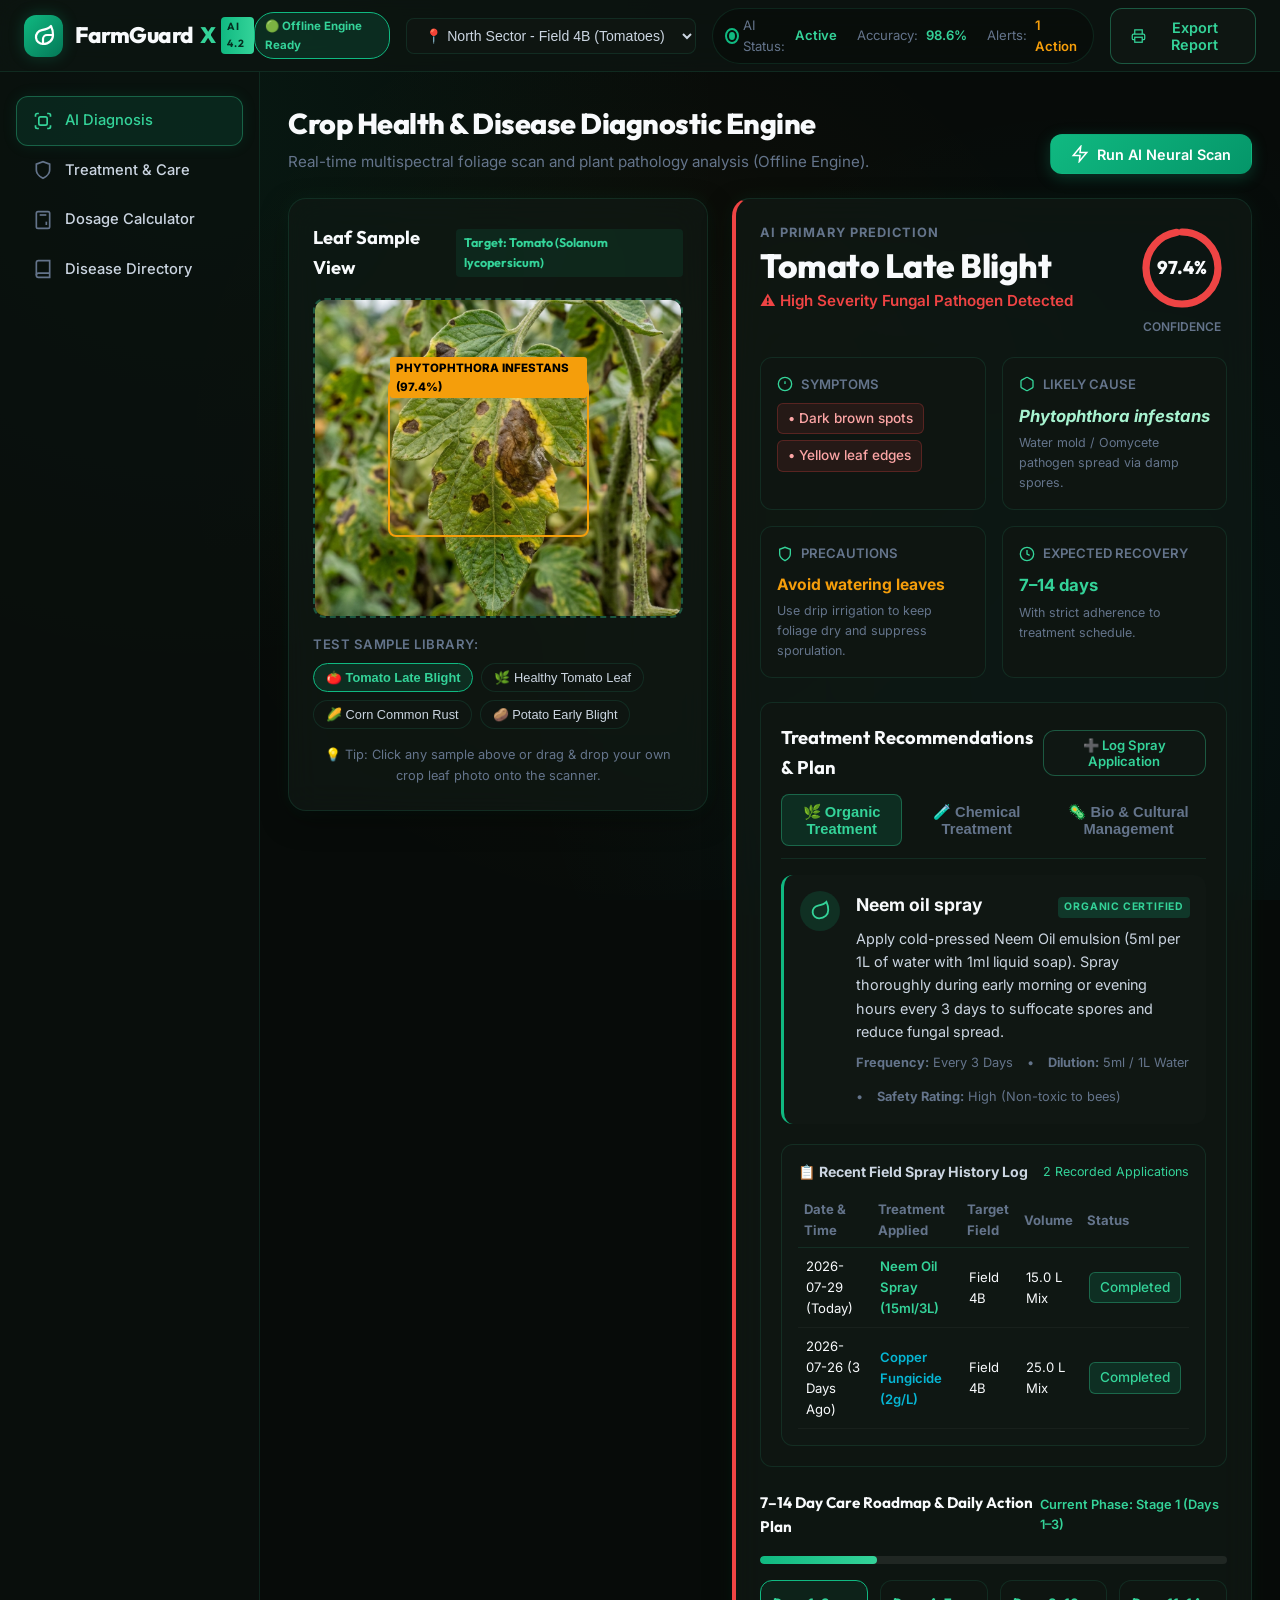
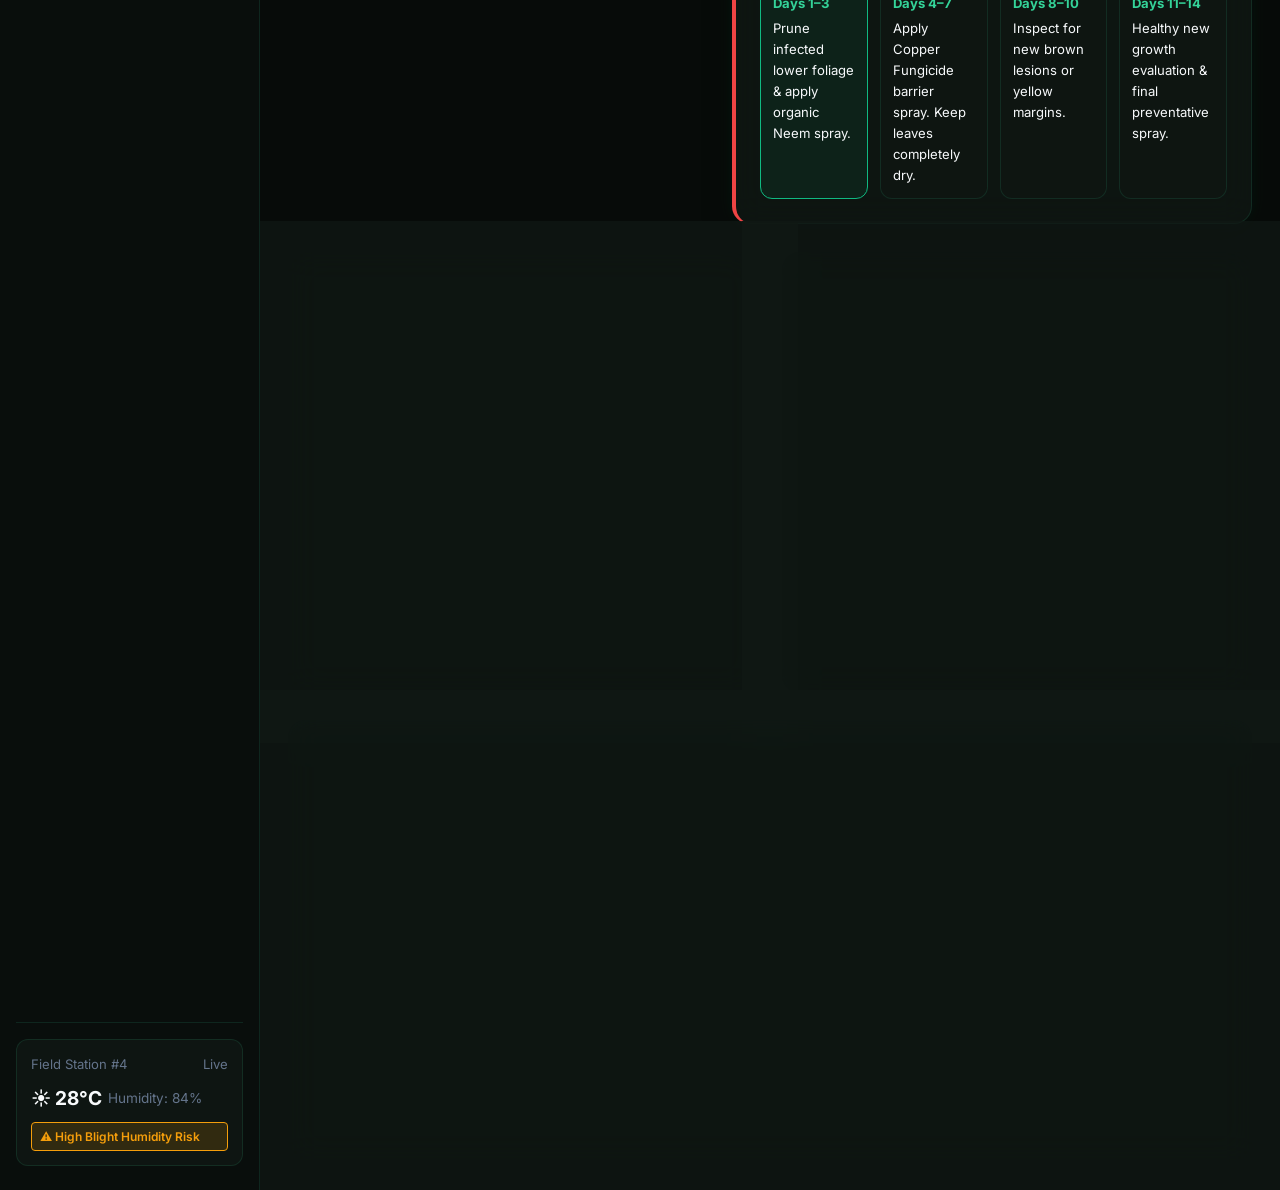
==== index.html @ e09bc2af "Initial commit - FarmGuard X MVP" ====
<!DOCTYPE html>
<html lang="en">
<head>
  <meta charset="UTF-8">
  <meta name="viewport" content="width=device-width, initial-scale=1.0">
  <title>FarmGuard X | AI Plant Disease Diagnosis & Crop Health Platform</title>
  <meta name="description" content="Offline-ready AI plant disease diagnosis, symptom detection, organic & chemical treatment recommendations, and crop recovery monitoring.">
  <link rel="manifest" href="manifest.json">
  <meta name="theme-color" content="#10b981">
  <link rel="stylesheet" href="styles.css">
</head>
<body>

<div class="app-container">

  <!-- Header -->
  <header class="app-header">
    <a href="#" class="brand">
      <div class="brand-logo">
        <svg viewBox="0 0 24 24" fill="none" stroke="currentColor" stroke-width="2.2" stroke-linecap="round" stroke-linejoin="round">
          <path d="M11 20A7 7 0 0 1 9.8 6.1C15.5 5 17 4.4 19 2c1 2 2 4.1 2 9 0 5-4 9-10 9z"></path>
          <path d="M11 20v-5a4 4 0 0 1 4-4h5"></path>
        </svg>
      </div>
      <div class="brand-text">
        FarmGuard <span style="color: var(--emerald-light);">X</span>
        <span class="brand-badge">AI 4.2</span>
      </div>
    </a>

    <div class="header-controls">
      <span class="offline-badge" id="offlineStatusBadge">
        🟢 Offline Ready
      </span>

      <select class="field-selector" id="fieldSelect">
        <option value="field_4b">📍 North Sector - Field 4B (Tomatoes)</option>
        <option value="orchard_east">🍎 East Orchard - Block 12</option>
        <option value="greenhouse_2">🌿 Greenhouse 2 - Solanaceae</option>
      </select>

      <div class="quick-stats">
        <div class="stat-item">
          <span class="pulse-dot"></span>
          <span class="stat-label">AI Status:</span>
          <span class="stat-value">Active</span>
        </div>
        <div class="stat-item">
          <span class="stat-label">Accuracy:</span>
          <span class="stat-value">98.6%</span>
        </div>
        <div class="stat-item">
          <span class="stat-label">Alerts:</span>
          <span class="stat-value" style="color: var(--amber-warning);">1 Action</span>
        </div>
      </div>

      <button class="btn btn-outline" id="printReportBtn" title="Export Diagnostic Certificate">
        <svg width="18" height="18" viewBox="0 0 24 24" fill="none" stroke="currentColor" stroke-width="2">
          <polyline points="6 9 6 2 18 2 18 9"></polyline>
          <path d="M6 18H4a2 2 0 0 1-2-2v-5a2 2 0 0 1 2-2h16a2 2 0 0 1 2 2v5a2 2 0 0 1-2 2h-2"></path>
          <rect x="6" y="14" width="12" height="8"></rect>
        </svg>
        Export Report
      </button>
    </div>
  </header>

  <!-- Sidebar -->
  <aside class="app-sidebar">
    <nav>
      <a href="#scannerCard" class="nav-item active" data-target="scannerCard">
        <svg viewBox="0 0 24 24" fill="none" stroke="currentColor" stroke-width="2">
          <path d="M3 7V5a2 2 0 0 1 2-2h2"></path>
          <path d="M17 3h2a2 2 0 0 1 2 2v2"></path>
          <path d="M21 17v2a2 2 0 0 1-2 2h-2"></path>
          <path d="M7 21H5a2 2 0 0 1-2-2v-2"></path>
          <rect x="7" y="7" width="10" height="10" rx="2"></rect>
        </svg>
        AI Diagnosis
      </a>

      <a href="#treatmentSection" class="nav-item" data-target="treatmentSection">
        <svg viewBox="0 0 24 24" fill="none" stroke="currentColor" stroke-width="2">
          <path d="M12 22s8-4 8-10V5l-8-3-8 3v7c0 6 8 10 8 10z"></path>
        </svg>
        Treatment & Care
      </a>

      <a href="#calculator" class="nav-item" data-target="calculator">
        <svg viewBox="0 0 24 24" fill="none" stroke="currentColor" stroke-width="2">
          <rect x="4" y="2" width="16" height="20" rx="2"></rect>
          <line x1="8" y1="6" x2="16" y2="6"></line>
          <line x1="16" y1="14" x2="16" y2="18"></line>
          <path d="M16 10h.01"></path>
          <path d="M12 10h.01"></path>
          <path d="M8 10h.01"></path>
          <path d="M12 14h.01"></path>
          <path d="M8 14h.01"></path>
          <path d="M12 18h.01"></path>
          <path d="M8 18h.01"></path>
        </svg>
        Dosage Calculator
      </a>

      <a href="#database" class="nav-item" data-target="database">
        <svg viewBox="0 0 24 24" fill="none" stroke="currentColor" stroke-width="2">
          <path d="M4 19.5A2.5 2.5 0 0 1 6.5 17H20"></path>
          <path d="M6.5 2H20v20H6.5A2.5 2.5 0 0 1 4 19.5v-15A2.5 2.5 0 0 1 6.5 2z"></path>
        </svg>
        Disease Directory
      </a>
    </nav>

    <div class="sidebar-footer">
      <div class="weather-widget-mini">
        <div class="weather-header">
          <span>Field Station #4</span>
          <span>Live</span>
        </div>
        <div class="weather-temp">
          ☀️ 28°C <span style="font-size: 0.85rem; font-weight:400; color:var(--text-muted);">Humidity: 84%</span>
        </div>
        <div class="weather-alert-tag">
          ⚠️ High Blight Humidity Risk
        </div>
      </div>
    </div>
  </aside>

  <!-- Main Content -->
  <main class="main-content">
    
    <div class="page-header">
      <div>
        <h1 class="page-title">
          Crop Health & Disease Diagnostic Engine
        </h1>
        <p class="page-subtitle">Real-time multispectral foliage scan and plant pathology analysis (Offline Engine).</p>
      </div>
      <div>
        <button class="btn btn-primary" id="triggerScanBtn">
          <svg width="18" height="18" viewBox="0 0 24 24" fill="none" stroke="currentColor" stroke-width="2">
            <polygon points="13 2 3 14 12 14 11 22 21 10 12 10 13 2"></polygon>
          </svg>
          Run AI Neural Scan
        </button>
      </div>
    </div>

    <!-- Dashboard Main Grid -->
    <div class="dashboard-grid">

      <!-- Scanner Column -->
      <div class="scanner-column">
        <div class="glass-card" id="scannerCard">
          <div class="card-title">
            <span>Leaf Sample View</span>
            <span style="font-size: 0.78rem; color: var(--emerald-light); background: rgba(16,185,129,0.1); padding: 4px 8px; border-radius:4px;">
              Target: Tomato (Solanum lycopersicum)
            </span>
          </div>

          <!-- Scanner Display Area -->
          <div class="scanner-view-container" id="dropZone">
            <img src="assets/tomato_late_blight.jpg" alt="Tomato Late Blight Leaf" class="leaf-preview-img" id="previewImg">
            
            <!-- Animated Scan Line -->
            <div class="scan-laser-line" id="scanLine"></div>
            <div class="scan-grid-overlay" id="gridOverlay"></div>

            <!-- Artificial Intelligence Bounding Box Highlight -->
            <div class="bounding-box" id="boundingBox" style="top: 25%; left: 20%; width: 55%; height: 50%;">
              <span class="bounding-box-label">Phytophthora infestans (97.4%)</span>
            </div>
          </div>

          <!-- Presets Selection -->
          <div class="preset-section">
            <div class="preset-title">Test Sample Library:</div>
            <div class="preset-chips">
              <button class="chip active" data-preset="tomato_late_blight">
                🍅 Tomato Late Blight
              </button>
              <button class="chip" data-preset="healthy_tomato">
                🌿 Healthy Tomato Leaf
              </button>
              <button class="chip" data-preset="corn_rust">
                🌽 Corn Common Rust
              </button>
              <button class="chip" data-preset="potato_early_blight">
                🥔 Potato Early Blight
              </button>
            </div>
          </div>

          <div style="margin-top: 16px; font-size: 0.8rem; color: var(--text-muted); text-align: center;">
            💡 Tip: Click any sample above or drag & drop your own crop leaf photo onto the scanner.
          </div>
        </div>
      </div>

      <!-- Diagnosis Results Column (Matching User Request Exact Schema) -->
      <div class="results-column">
        
        <!-- Primary Prediction Card -->
        <div class="glass-card diagnosis-hero">
          
          <div class="hero-top-bar">
            <div class="prediction-title-group">
              <div style="font-size: 0.8rem; font-weight: 700; color: var(--text-muted); text-transform: uppercase; letter-spacing: 1px; margin-bottom: 4px;">
                AI Primary Prediction
              </div>
              <h2 id="predictionTitle">Tomato Late Blight</h2>
              <div class="prediction-subtitle" id="predictionCategory">
                ⚠️ High Severity Fungal Pathogen Detected
              </div>
            </div>

            <!-- Confidence Gauge -->
            <div class="confidence-gauge-container">
              <div class="gauge-wrapper">
                <svg class="gauge-svg" viewBox="0 0 100 100">
                  <circle class="gauge-bg" cx="50" cy="50" r="40"></circle>
                  <circle class="gauge-progress" id="gaugeCircle" cx="50" cy="50" r="40"></circle>
                </svg>
                <div class="gauge-text" id="confidenceValue">97.4%</div>
              </div>
              <span class="confidence-label">Confidence</span>
            </div>
          </div>

          <!-- Key Metrics Grid -->
          <div class="metrics-row">
            
            <!-- Symptoms -->
            <div class="metric-card">
              <div class="metric-header">
                <svg viewBox="0 0 24 24" fill="none" stroke="currentColor" stroke-width="2">
                  <circle cx="12" cy="12" r="10"></circle>
                  <line x1="12" y1="8" x2="12" y2="12"></line>
                  <line x1="12" y1="16" x2="12.01" y2="16"></line>
                </svg>
                Symptoms
              </div>
              <ul class="symptoms-list" id="symptomsList">
                <li><span class="symptom-tag">• Dark brown spots</span></li>
                <li><span class="symptom-tag">• Yellow leaf edges</span></li>
              </ul>
            </div>

            <!-- Likely Cause -->
            <div class="metric-card">
              <div class="metric-header">
                <svg viewBox="0 0 24 24" fill="none" stroke="currentColor" stroke-width="2">
                  <path d="M21 16V8a2 2 0 0 0-1-1.73l-7-4a2 2 0 0 0-2 0l-7 4A2 2 0 0 0 3 8v8a2 2 0 0 0 1 1.73l7 4a2 2 0 0 0 2 0l7-4A2 2 0 0 0 21 16z"></path>
                </svg>
                Likely Cause
              </div>
              <div class="metric-value" id="likelyCauseText" style="font-style: italic; color: #a7f3d0;">
                Phytophthora infestans
              </div>
              <div style="font-size: 0.78rem; color: var(--text-muted); margin-top: 4px;">
                Water mold / Oomycete pathogen spread via damp spores.
              </div>
            </div>

            <!-- Precautions -->
            <div class="metric-card">
              <div class="metric-header">
                <svg viewBox="0 0 24 24" fill="none" stroke="currentColor" stroke-width="2">
                  <path d="M12 22s8-4 8-10V5l-8-3-8 3v7c0 6 8 10 8 10z"></path>
                </svg>
                Precautions
              </div>
              <div class="metric-value" id="precautionsText" style="color: var(--amber-warning); font-size: 0.98rem;">
                Avoid watering leaves
              </div>
              <div style="font-size: 0.78rem; color: var(--text-muted); margin-top: 4px;">
                Use drip irrigation to keep foliage dry and suppress sporulation.
              </div>
            </div>

            <!-- Expected Recovery -->
            <div class="metric-card">
              <div class="metric-header">
                <svg viewBox="0 0 24 24" fill="none" stroke="currentColor" stroke-width="2">
                  <circle cx="12" cy="12" r="10"></circle>
                  <polyline points="12 6 12 12 16 14"></polyline>
                </svg>
                Expected Recovery
              </div>
              <div class="metric-value" id="expectedRecoveryText" style="color: var(--emerald-light);">
                7–14 days
              </div>
              <div style="font-size: 0.78rem; color: var(--text-muted); margin-top: 4px;">
                With strict adherence to treatment schedule.
              </div>
            </div>

          </div>

          <!-- Treatment Recommendations & Log Module -->
          <div class="treatment-section" id="treatmentSection">
            <div class="card-title" style="margin-bottom: 12px;">
              <span>Treatment Recommendations & Plan</span>
              <button class="btn btn-outline" id="openLogModalBtn" style="padding: 6px 14px; font-size: 0.82rem;">
                ➕ Log Spray Application
              </button>
            </div>

            <div class="treatment-tabs">
              <button class="tab-btn active" data-treatment-tab="organic">
                🌿 Organic Treatment
              </button>
              <button class="tab-btn" data-treatment-tab="chemical">
                🧪 Chemical Treatment
              </button>
              <button class="tab-btn" data-treatment-tab="biological">
                🦠 Bio & Cultural Management
              </button>
            </div>

            <!-- Organic Treatment -->
            <div class="treatment-content active" id="tab-organic">
              <div class="treatment-box">
                <div class="treatment-icon">
                  <svg viewBox="0 0 24 24" fill="none" stroke="currentColor" stroke-width="2">
                    <path d="M11 20A7 7 0 0 1 9.8 6.1C15.5 5 17 4.4 19 2c1 2 2 4.1 2 9 0 5-4 9-10 9z"></path>
                  </svg>
                </div>
                <div style="flex: 1;">
                  <div style="display: flex; justify-content: space-between; align-items: center; margin-bottom: 4px;">
                    <div class="treatment-title" id="organicTitle">Neem oil spray</div>
                    <span class="brand-badge" style="background: rgba(16,185,129,0.2); color: var(--emerald-light);">Organic Certified</span>
                  </div>
                  <div class="treatment-desc" id="organicDesc">
                    Apply cold-pressed Neem Oil emulsion (5ml per 1L of water with 1ml liquid soap). Spray thoroughly during early morning or evening hours every 3 days to suffocate spores and reduce fungal spread.
                  </div>
                  <div style="margin-top: 10px; display:flex; gap:14px; font-size:0.8rem; color:var(--text-muted); flex-wrap:wrap;">
                    <span><strong>Frequency:</strong> Every 3 Days</span>
                    <span>•</span>
                    <span><strong>Dilution:</strong> 5ml / 1L Water</span>
                    <span>•</span>
                    <span><strong>Safety Rating:</strong> High (Non-toxic to bees)</span>
                  </div>
                </div>
              </div>
            </div>

            <!-- Chemical Treatment -->
            <div class="treatment-content" id="tab-chemical">
              <div class="treatment-box" style="border-left-color: var(--cyan-info);">
                <div class="treatment-icon" style="background: rgba(6, 182, 212, 0.15);">
                  <svg viewBox="0 0 24 24" fill="none" stroke="currentColor" stroke-width="2" style="color: var(--cyan-info);">
                    <path d="M10 2v2H6v2h12V4h-4V2z"></path>
                    <path d="M19 9l-1.5 9A3 3 0 0 1 14.5 21h-5a3 3 0 0 1-3-3L5 9h14z"></path>
                  </svg>
                </div>
                <div style="flex: 1;">
                  <div style="display: flex; justify-content: space-between; align-items: center; margin-bottom: 4px;">
                    <div class="treatment-title" id="chemicalTitle">Copper fungicide</div>
                    <span class="brand-badge" style="background: rgba(6, 182, 212, 0.2); color: var(--cyan-info);">Fast Acting</span>
                  </div>
                  <div class="treatment-desc" id="chemicalDesc">
                    Apply Copper Hydroxide or Copper Oxychloride spray (2g per 1L water) every 5–7 days. Copper acts as a protective barrier on leaf tissue preventing germ tube penetration. Observe a 1-day harvest interval after application.
                  </div>
                  <div style="margin-top: 10px; display:flex; gap:14px; font-size:0.8rem; color:var(--text-muted); flex-wrap:wrap;">
                    <span><strong>Frequency:</strong> Every 5–7 Days</span>
                    <span>•</span>
                    <span><strong>Dosage:</strong> 2g / 1L Water</span>
                    <span>•</span>
                    <span><strong>Harvest Delay:</strong> 24 Hours</span>
                  </div>
                </div>
              </div>
            </div>

            <!-- Biological & Cultural Tab -->
            <div class="treatment-content" id="tab-biological">
              <div class="treatment-box" style="border-left-color: var(--purple-magic);">
                <div class="treatment-icon" style="background: rgba(139, 92, 246, 0.15);">
                  <svg viewBox="0 0 24 24" fill="none" stroke="currentColor" stroke-width="2" style="color: var(--purple-magic);">
                    <path d="M12 22C17.5228 22 22 17.5228 22 12C22 6.47715 17.5228 2 12 2C6.47715 2 2 6.47715 2 12C2 17.5228 6.47715 22 12 22Z"></path>
                  </svg>
                </div>
                <div style="flex: 1;">
                  <div style="display: flex; justify-content: space-between; align-items: center; margin-bottom: 4px;">
                    <div class="treatment-title" id="bioTitle">Trichoderma Bio-Control & Canopy Pruning</div>
                    <span class="brand-badge" style="background: rgba(139, 92, 246, 0.2); color: var(--purple-magic);">Eco Restoration</span>
                  </div>
                  <div class="treatment-desc" id="bioDesc">
                    Perform soil root drenching with Trichoderma harzianum bio-fungicide to colonize roots. Prune bottom 30cm of lower leaves with dark brown spots to stop soil-splash spore inoculation.
                  </div>
                  <div style="margin-top: 10px; display:flex; gap:14px; font-size:0.8rem; color:var(--text-muted); flex-wrap:wrap;">
                    <span><strong>Application:</strong> Root Drench & Leaf Pruning</span>
                    <span>•</span>
                    <span><strong>Effect:</strong> Root Shielding</span>
                  </div>
                </div>
              </div>
            </div>

            <!-- Field Spray History Log -->
            <div style="margin-top: 20px; background: var(--bg-card); padding: 16px; border-radius: var(--radius-md); border: 1px solid var(--border-subtle);">
              <div style="display: flex; justify-content: space-between; align-items: center; margin-bottom: 10px;">
                <span style="font-size: 0.88rem; font-weight: 700; color: var(--text-secondary);">📋 Recent Field Spray History Log</span>
                <span style="font-size: 0.78rem; color: var(--emerald-light);" id="logEntryCount">2 Recorded Applications</span>
              </div>
              <table style="width: 100%; border-collapse: collapse; font-size: 0.82rem;">
                <thead>
                  <tr style="border-bottom: 1px solid var(--border-subtle); color: var(--text-muted); text-align: left;">
                    <th style="padding: 6px;">Date & Time</th>
                    <th style="padding: 6px;">Treatment Applied</th>
                    <th style="padding: 6px;">Target Field</th>
                    <th style="padding: 6px;">Volume</th>
                    <th style="padding: 6px;">Status</th>
                  </tr>
                </thead>
                <tbody id="sprayLogTableBody">
                  <tr style="border-bottom: 1px solid rgba(255,255,255,0.04);">
                    <td style="padding: 8px;">2026-07-29 (Today)</td>
                    <td style="padding: 8px; color: var(--emerald-light); font-weight:600;">Neem Oil Spray (15ml/3L)</td>
                    <td style="padding: 8px;">Field 4B</td>
                    <td style="padding: 8px;">15.0 L Mix</td>
                    <td style="padding: 8px;"><span class="symptom-tag" style="background:rgba(16,185,129,0.15); color:var(--emerald-light); border-color:var(--border-accent);">Completed</span></td>
                  </tr>
                  <tr style="border-bottom: 1px solid rgba(255,255,255,0.04);">
                    <td style="padding: 8px;">2026-07-26 (3 Days Ago)</td>
                    <td style="padding: 8px; color: var(--cyan-info); font-weight:600;">Copper Fungicide (2g/L)</td>
                    <td style="padding: 8px;">Field 4B</td>
                    <td style="padding: 8px;">25.0 L Mix</td>
                    <td style="padding: 8px;"><span class="symptom-tag" style="background:rgba(16,185,129,0.15); color:var(--emerald-light); border-color:var(--border-accent);">Completed</span></td>
                  </tr>
                </tbody>
              </table>
            </div>

          </div>

          <!-- 7-14 Day Recovery Roadmap & Progress Tracker -->
          <div class="recovery-tracker-card" id="recoveryTracker">
            <div style="display: flex; justify-content: space-between; align-items: center;">
              <span style="font-weight: 700; font-size: 0.95rem; font-family: var(--font-heading);">
                7–14 Day Care Roadmap & Daily Action Plan
              </span>
              <span style="font-size: 0.8rem; color: var(--emerald-light); font-weight: 600;">
                Current Phase: Stage 1 (Days 1–3)
              </span>
            </div>

            <div class="timeline-progress-bar">
              <div class="timeline-progress-fill" style="width: 25%;"></div>
            </div>

            <div class="timeline-steps">
              <div class="step-card active">
                <div class="step-day">Days 1–3</div>
                <div>Prune infected lower foliage & apply organic Neem spray.</div>
              </div>
              <div class="step-card">
                <div class="step-day">Days 4–7</div>
                <div>Apply Copper Fungicide barrier spray. Keep leaves completely dry.</div>
              </div>
              <div class="step-card">
                <div class="step-day">Days 8–10</div>
                <div>Inspect for new brown lesions or yellow margins.</div>
              </div>
              <div class="step-card">
                <div class="step-day">Days 11–14</div>
                <div>Healthy new growth evaluation & final preventative spray.</div>
              </div>
            </div>
          </div>

        </div>

      </div>

    </div>

    <!-- Treatment Action Checklist & Spray Calculator Section -->
    <div style="display: grid; grid-template-columns: 1fr 1fr; gap: 24px; margin-top: 28px;" id="careChecklist">
      
      <!-- Interactive Checklist -->
      <div class="glass-card">
        <div class="card-title">
          <span>Field Action Checklist</span>
          <span style="font-size: 0.8rem; color: var(--text-muted);" id="checklistCount">2/5 Done</span>
        </div>

        <div style="display: flex; flex-direction: column; gap: 12px; margin-top: 12px;">
          <label style="display: flex; align-items: center; gap: 12px; background: var(--bg-surface); padding: 12px; border-radius: var(--radius-md); cursor: pointer;">
            <input type="checkbox" checked style="width: 18px; height: 18px; accent-color: var(--emerald-primary);" class="task-check">
            <span style="font-size: 0.9rem;">Immediately isolate affected tomato plants in Field 4B</span>
          </label>
          <label style="display: flex; align-items: center; gap: 12px; background: var(--bg-surface); padding: 12px; border-radius: var(--radius-md); cursor: pointer;">
            <input type="checkbox" checked style="width: 18px; height: 18px; accent-color: var(--emerald-primary);" class="task-check">
            <span style="font-size: 0.9rem;">Prune leaves showing dark brown spots & yellow edges</span>
          </label>
          <label style="display: flex; align-items: center; gap: 12px; background: var(--bg-surface); padding: 12px; border-radius: var(--radius-md); cursor: pointer;">
            <input type="checkbox" style="width: 18px; height: 18px; accent-color: var(--emerald-primary);" class="task-check">
            <span style="font-size: 0.9rem;">Switch overhead sprinklers to drip irrigation system</span>
          </label>
          <label style="display: flex; align-items: center; gap: 12px; background: var(--bg-surface); padding: 12px; border-radius: var(--radius-md); cursor: pointer;">
            <input type="checkbox" style="width: 18px; height: 18px; accent-color: var(--emerald-primary);" class="task-check">
            <span style="font-size: 0.9rem;">Prepare Neem Oil organic spray solution (15ml / 3L)</span>
          </label>
          <label style="display: flex; align-items: center; gap: 12px; background: var(--bg-surface); padding: 12px; border-radius: var(--radius-md); cursor: pointer;">
            <input type="checkbox" style="width: 18px; height: 18px; accent-color: var(--emerald-primary);" class="task-check">
            <span style="font-size: 0.9rem;">Apply Copper Fungicide barrier spray if weather stays humid</span>
          </label>
        </div>
      </div>

      <!-- Spray & Dosage Calculator -->
      <div class="glass-card" id="calculator">
        <div class="card-title">
          <span>Chemical & Treatment Dosage Calculator</span>
          <span style="font-size: 0.8rem; color: var(--emerald-light);">Precision Ag Tool</span>
        </div>

        <div class="calculator-grid">
          <div class="calc-input-group">
            <label for="landArea">Field Area Size</label>
            <input type="number" id="landArea" value="2.5" step="0.5" min="0.1">
          </div>

          <div class="calc-input-group">
            <label for="areaUnit">Unit</label>
            <select id="areaUnit">
              <option value="acres">Acres</option>
              <option value="hectares">Hectares</option>
              <option value="sqm">Square Meters</option>
            </select>
          </div>

          <div class="calc-input-group">
            <label for="treatmentType">Selected Treatment</label>
            <select id="treatmentType">
              <option value="neem">Neem Oil Spray (Organic)</option>
              <option value="copper">Copper Fungicide (Chemical)</option>
            </select>
          </div>

          <div class="calc-result-box">
            <div style="font-size: 0.78rem; color: var(--text-muted); font-weight: 600; text-transform: uppercase;">
              Required Volume
            </div>
            <div class="calc-result-number" id="calcOutput">1.50 Liters</div>
            <div style="font-size: 0.82rem; color: var(--text-secondary);" id="waterMixOutput">
              Mix with 300 Liters of water
            </div>
          </div>
        </div>
      </div>

    </div>

    <!-- Disease Database / Directory Table -->
    <div class="glass-card" style="margin-top: 28px;" id="database">
      <div class="card-title">
        <span>Plant Disease & Pathology Library</span>
        <input type="text" id="searchDatabase" placeholder="Search by crop, disease, or pathogen..." style="background: var(--bg-surface); border: 1px solid var(--border-subtle); padding: 6px 12px; border-radius: 6px; color: #fff; font-size: 0.85rem; width: 260px;">
      </div>

      <table style="width: 100%; border-collapse: collapse; margin-top: 12px; font-size: 0.9rem;">
        <thead>
          <tr style="border-bottom: 1px solid var(--border-subtle); text-align: left; color: var(--text-muted); font-size: 0.8rem; text-transform: uppercase;">
            <th style="padding: 10px;">Crop</th>
            <th style="padding: 10px;">Disease Name</th>
            <th style="padding: 10px;">Pathogen / Cause</th>
            <th style="padding: 10px;">Key Symptoms</th>
            <th style="padding: 10px;">Organic Solution</th>
            <th style="padding: 10px;">Chemical Solution</th>
          </tr>
        </thead>
        <tbody id="directoryTableBody">
          <tr style="border-bottom: 1px solid rgba(255,255,255,0.05); background: rgba(16,185,129,0.05);">
            <td style="padding: 12px; font-weight: 600; color: #fff;">🍅 Tomato</td>
            <td style="padding: 12px; font-weight: 700; color: var(--rose-danger);">Tomato Late Blight</td>
            <td style="padding: 12px; font-style: italic;">Phytophthora infestans</td>
            <td style="padding: 12px;">Dark brown spots, Yellow leaf edges</td>
            <td style="padding: 12px; color: var(--emerald-light);">Neem oil spray</td>
            <td style="padding: 12px; color: var(--cyan-info);">Copper fungicide</td>
          </tr>
          <tr style="border-bottom: 1px solid rgba(255,255,255,0.05);">
            <td style="padding: 12px; font-weight: 600; color: #fff;">🥔 Potato</td>
            <td style="padding: 12px; font-weight: 700; color: var(--amber-warning);">Potato Early Blight</td>
            <td style="padding: 12px; font-style: italic;">Alternaria solani</td>
            <td style="padding: 12px;">Concentric ring spots, lower leaf yellowing</td>
            <td style="padding: 12px;">Compost tea spray</td>
            <td style="padding: 12px;">Mancozeb 75% WP</td>
          </tr>
          <tr style="border-bottom: 1px solid rgba(255,255,255,0.05);">
            <td style="padding: 12px; font-weight: 600; color: #fff;">🌽 Corn</td>
            <td style="padding: 12px; font-weight: 700; color: var(--amber-warning);">Corn Common Rust</td>
            <td style="padding: 12px; font-style: italic;">Puccinia sorghi</td>
            <td style="padding: 12px;">Reddish-brown pustules on leaves</td>
            <td style="padding: 12px;">Sulfur dust</td>
            <td style="padding: 12px;">Azoxystrobin</td>
          </tr>
          <tr style="border-bottom: 1px solid rgba(255,255,255,0.05);">
            <td style="padding: 12px; font-weight: 600; color: #fff;">🍎 Apple</td>
            <td style="padding: 12px; font-weight: 700; color: var(--amber-warning);">Apple Scab</td>
            <td style="padding: 12px; font-style: italic;">Venturia inaequalis</td>
            <td style="padding: 12px;">Olive-green velvet leaf lesions</td>
            <td style="padding: 12px;">Potassium bicarbonate</td>
            <td style="padding: 12px;">Captan fungicide</td>
          </tr>
        </tbody>
      </table>
    </div>

  </main>

</div>

<!-- Spray Log Modal -->
<div id="logModal" style="display: none; position: fixed; inset: 0; background: rgba(0,0,0,0.75); backdrop-filter: blur(8px); z-index: 1000; align-items: center; justify-content: center;">
  <div class="glass-card" style="width: 480px; max-width: 90%; background: var(--bg-card-solid); border: 1px solid var(--border-glow);">
    <div class="card-title">
      <span>Log Field Spray Application</span>
      <button id="closeLogModalBtn" style="background: none; border: none; color: var(--text-muted); cursor: pointer; font-size: 1.2rem;">✕</button>
    </div>
    <form id="sprayLogForm" style="display: flex; flex-direction: column; gap: 14px; margin-top: 14px;">
      <div class="calc-input-group">
        <label for="logTreatmentProduct">Treatment Product</label>
        <select id="logTreatmentProduct">
          <option value="Neem Oil Spray (Organic)">Neem Oil Spray (Organic)</option>
          <option value="Copper Fungicide (Chemical)">Copper Fungicide (Chemical)</option>
          <option value="Trichoderma Bio-Control">Trichoderma Bio-Control</option>
          <option value="Sulfur Dusting">Sulfur Dusting</option>
        </select>
      </div>
      <div class="calc-input-group">
        <label for="logFieldBlock">Target Field Block</label>
        <input type="text" id="logFieldBlock" value="North Sector - Field 4B" required>
      </div>
      <div class="calc-input-group">
        <label for="logVolume">Volume / Quantity Applied</label>
        <input type="text" id="logVolume" value="20.0 Liters Mix" required>
      </div>
      <div style="display: flex; justify-content: flex-end; gap: 10px; margin-top: 10px;">
        <button type="button" class="btn btn-outline" id="cancelLogBtn">Cancel</button>
        <button type="submit" class="btn btn-primary">Save to Log</button>
      </div>
    </form>
  </div>
</div>

<!-- Toast Container -->
<div class="toast-container" id="toastContainer"></div>

<!-- JavaScript Core -->
<script src="app.js"></script>

</body>
</html>
---- styles.css ----
/* FarmGuard X - Modern Agritech Design System */
@import url('https://fonts.googleapis.com/css2?family=Inter:wght@300;400;500;600;700&family=Outfit:wght@400;500;600;700;800&display=swap');

:root {
  --bg-main: #070b09;
  --bg-surface: #0e1511;
  --bg-card: rgba(16, 25, 20, 0.75);
  --bg-card-solid: #121c17;
  --bg-card-hover: rgba(24, 38, 30, 0.85);
  --border-subtle: rgba(52, 211, 153, 0.12);
  --border-accent: rgba(52, 211, 153, 0.35);
  --border-glow: rgba(16, 185, 129, 0.6);
  
  --emerald-primary: #10b981;
  --emerald-light: #34d399;
  --emerald-dark: #059669;
  --emerald-glow: rgba(16, 185, 129, 0.25);
  
  --amber-warning: #f59e0b;
  --amber-glow: rgba(245, 158, 11, 0.25);
  
  --rose-danger: #ef4444;
  --rose-glow: rgba(239, 68, 68, 0.25);
  
  --cyan-info: #06b6d4;
  --purple-magic: #8b5cf6;

  --text-primary: #f8fafc;
  --text-secondary: #cbd5e1;
  --text-muted: #64748b;
  
  --font-heading: 'Outfit', system-ui, -apple-system, BlinkMacSystemFont, 'Segoe UI', Roboto, sans-serif;
  --font-body: 'Inter', system-ui, -apple-system, BlinkMacSystemFont, 'Segoe UI', Roboto, sans-serif;
  
  --shadow-lg: 0 10px 30px -5px rgba(0, 0, 0, 0.5), 0 0 20px rgba(16, 185, 129, 0.08);
  --glass-backdrop: blur(16px) saturate(180%);
  --radius-lg: 18px;
  --radius-md: 12px;
  --radius-sm: 8px;
  --transition-fast: all 0.2s cubic-bezier(0.4, 0, 0.2, 1);
  --transition-smooth: all 0.3s cubic-bezier(0.4, 0, 0.2, 1);
}

* {
  box-sizing: border-box;
  margin: 0;
  padding: 0;
}

body {
  font-family: var(--font-body);
  background-color: var(--bg-main);
  background-image: 
    radial-gradient(circle at 15% 15%, rgba(16, 185, 129, 0.08) 0%, transparent 40%),
    radial-gradient(circle at 85% 75%, rgba(6, 182, 212, 0.06) 0%, transparent 45%),
    radial-gradient(circle at 50% 50%, rgba(245, 158, 11, 0.04) 0%, transparent 60%);
  background-attachment: fixed;
  color: var(--text-primary);
  line-height: 1.6;
  min-height: 100vh;
  overflow-x: hidden;
}

/* Custom Scrollbar */
::-webkit-scrollbar {
  width: 8px;
  height: 8px;
}
::-webkit-scrollbar-track {
  background: var(--bg-main);
}
::-webkit-scrollbar-thumb {
  background: rgba(52, 211, 153, 0.2);
  border-radius: 4px;
}
::-webkit-scrollbar-thumb:hover {
  background: var(--emerald-primary);
}

/* Layout Structure */
.app-container {
  display: grid;
  grid-template-rows: 72px 1fr;
  grid-template-columns: 260px 1fr;
  grid-template-areas:
    "header header"
    "sidebar main";
  min-height: 100vh;
}

/* Header */
.app-header {
  grid-area: header;
  background: rgba(14, 21, 17, 0.85);
  backdrop-filter: var(--glass-backdrop);
  border-bottom: 1px solid var(--border-subtle);
  display: flex;
  align-items: center;
  justify-content: space-between;
  padding: 0 24px;
  position: sticky;
  top: 0;
  z-index: 100;
}

.brand {
  display: flex;
  align-items: center;
  gap: 12px;
  text-decoration: none;
}

.brand-logo {
  width: 42px;
  height: 42px;
  background: linear-gradient(135deg, var(--emerald-primary), #047857);
  border-radius: var(--radius-md);
  display: flex;
  align-items: center;
  justify-content: center;
  box-shadow: 0 0 15px var(--emerald-glow);
  position: relative;
}

.brand-logo svg {
  width: 24px;
  height: 24px;
  color: white;
}

.brand-text {
  font-family: var(--font-heading);
  font-weight: 800;
  font-size: 1.4rem;
  letter-spacing: -0.5px;
  color: var(--text-primary);
  display: flex;
  align-items: center;
  gap: 6px;
}

.brand-badge {
  font-size: 0.65rem;
  font-weight: 700;
  background: linear-gradient(90deg, var(--emerald-primary), var(--emerald-light));
  color: #042f20;
  padding: 2px 6px;
  border-radius: 4px;
  text-transform: uppercase;
  letter-spacing: 0.8px;
}

.offline-badge {
  font-size: 0.72rem;
  font-weight: 700;
  background: rgba(16, 185, 129, 0.15);
  border: 1px solid var(--emerald-primary);
  color: var(--emerald-light);
  padding: 4px 10px;
  border-radius: 20px;
  display: inline-flex;
  align-items: center;
  gap: 6px;
}

.offline-badge.is-offline {
  background: rgba(245, 158, 11, 0.15);
  border-color: var(--amber-warning);
  color: var(--amber-warning);
}

.header-controls {
  display: flex;
  align-items: center;
  gap: 16px;
}

.field-selector {
  background: var(--bg-surface);
  border: 1px solid var(--border-subtle);
  color: var(--text-secondary);
  padding: 8px 14px;
  border-radius: var(--radius-sm);
  font-size: 0.88rem;
  outline: none;
  cursor: pointer;
  transition: var(--transition-fast);
}

.field-selector:hover, .field-selector:focus {
  border-color: var(--emerald-light);
  box-shadow: 0 0 10px var(--emerald-glow);
}

.quick-stats {
  display: flex;
  align-items: center;
  gap: 20px;
  background: rgba(0,0,0,0.25);
  padding: 6px 16px;
  border-radius: 30px;
  border: 1px solid var(--border-subtle);
  font-size: 0.82rem;
}

.stat-item {
  display: flex;
  align-items: center;
  gap: 8px;
}

.stat-label {
  color: var(--text-muted);
}

.stat-value {
  font-weight: 600;
  color: var(--emerald-light);
}

.pulse-dot {
  width: 8px;
  height: 8px;
  background-color: var(--emerald-primary);
  border-radius: 50%;
  position: relative;
}

.pulse-dot::after {
  content: '';
  position: absolute;
  top: -4px;
  left: -4px;
  right: -4px;
  bottom: -4px;
  border: 2px solid var(--emerald-primary);
  border-radius: 50%;
  animation: pulseRing 1.8s infinite;
}

@keyframes pulseRing {
  0% { transform: scale(0.5); opacity: 1; }
  100% { transform: scale(1.6); opacity: 0; }
}

/* Sidebar */
.app-sidebar {
  grid-area: sidebar;
  background: rgba(11, 17, 13, 0.7);
  border-right: 1px solid var(--border-subtle);
  padding: 24px 16px;
  display: flex;
  flex-direction: column;
  gap: 8px;
}

.nav-item {
  display: flex;
  align-items: center;
  gap: 12px;
  padding: 12px 16px;
  color: var(--text-secondary);
  border-radius: var(--radius-md);
  text-decoration: none;
  font-weight: 500;
  font-size: 0.92rem;
  transition: var(--transition-fast);
  cursor: pointer;
  border: 1px solid transparent;
}

.nav-item svg {
  width: 20px;
  height: 20px;
  color: var(--text-muted);
  transition: var(--transition-fast);
}

.nav-item:hover {
  background: var(--bg-card-hover);
  color: var(--text-primary);
}

.nav-item.active {
  background: rgba(16, 185, 129, 0.12);
  color: var(--emerald-light);
  border-color: var(--border-accent);
  box-shadow: 0 0 15px rgba(16, 185, 129, 0.1);
}

.nav-item.active svg {
  color: var(--emerald-light);
}

.sidebar-footer {
  margin-top: auto;
  padding-top: 16px;
  border-top: 1px solid var(--border-subtle);
}

.weather-widget-mini {
  background: var(--bg-card);
  border: 1px solid var(--border-subtle);
  border-radius: var(--radius-md);
  padding: 14px;
  font-size: 0.82rem;
}

.weather-header {
  display: flex;
  justify-content: space-between;
  align-items: center;
  color: var(--text-muted);
  margin-bottom: 8px;
}

.weather-temp {
  font-size: 1.2rem;
  font-weight: 700;
  color: var(--text-primary);
  display: flex;
  align-items: center;
  gap: 6px;
}

.weather-alert-tag {
  margin-top: 8px;
  background: rgba(245, 158, 11, 0.15);
  border: 1px solid var(--amber-warning);
  color: var(--amber-warning);
  padding: 4px 8px;
  border-radius: 4px;
  font-size: 0.75rem;
  font-weight: 600;
  display: flex;
  align-items: center;
  gap: 6px;
}

/* Main Content Area */
.main-content {
  grid-area: main;
  padding: 28px;
  overflow-y: auto;
  max-width: 1440px;
  margin: 0 auto;
  width: 100%;
}

.page-header {
  margin-bottom: 24px;
  display: flex;
  justify-content: space-between;
  align-items: flex-end;
}

.page-title {
  font-family: var(--font-heading);
  font-size: 1.8rem;
  font-weight: 800;
  letter-spacing: -0.5px;
  display: flex;
  align-items: center;
  gap: 12px;
}

.page-subtitle {
  color: var(--text-muted);
  font-size: 0.95rem;
  margin-top: 4px;
}

.btn {
  display: inline-flex;
  align-items: center;
  justify-content: center;
  gap: 8px;
  padding: 10px 20px;
  border-radius: var(--radius-md);
  font-weight: 600;
  font-size: 0.9rem;
  cursor: pointer;
  transition: var(--transition-fast);
  border: 1px solid transparent;
  outline: none;
  font-family: var(--font-body);
}

.btn-primary {
  background: linear-gradient(135deg, var(--emerald-primary), var(--emerald-dark));
  color: #ffffff;
  box-shadow: 0 4px 15px var(--emerald-glow);
}

.btn-primary:hover {
  transform: translateY(-2px);
  box-shadow: 0 6px 20px rgba(16, 185, 129, 0.4);
}

.btn-outline {
  background: var(--bg-card);
  border-color: var(--border-accent);
  color: var(--emerald-light);
}

.btn-outline:hover {
  background: rgba(16, 185, 129, 0.15);
  border-color: var(--emerald-light);
}

/* Grid Layouts */
.dashboard-grid {
  display: grid;
  grid-template-columns: 420px 1fr;
  gap: 24px;
}

@media (max-width: 1100px) {
  .dashboard-grid {
    grid-template-columns: 1fr;
  }
}

/* Scanner Card */
.glass-card {
  background: var(--bg-card);
  backdrop-filter: var(--glass-backdrop);
  border: 1px solid var(--border-subtle);
  border-radius: var(--radius-lg);
  padding: 24px;
  box-shadow: var(--shadow-lg);
  position: relative;
  overflow: hidden;
  transition: var(--transition-smooth);
}

.glass-card:hover {
  border-color: var(--border-accent);
}

.card-title {
  font-family: var(--font-heading);
  font-size: 1.15rem;
  font-weight: 700;
  margin-bottom: 16px;
  display: flex;
  align-items: center;
  justify-content: space-between;
}

.scanner-view-container {
  position: relative;
  width: 100%;
  height: 320px;
  background: var(--bg-surface);
  border: 2px dashed var(--border-accent);
  border-radius: var(--radius-md);
  overflow: hidden;
  display: flex;
  flex-direction: column;
  align-items: center;
  justify-content: center;
  cursor: pointer;
  transition: var(--transition-fast);
}

.scanner-view-container.dragover {
  border-color: var(--emerald-light);
  background: rgba(16, 185, 129, 0.08);
}

.leaf-preview-img {
  width: 100%;
  height: 100%;
  object-fit: cover;
  position: absolute;
  top: 0;
  left: 0;
}

/* Laser Scanner Animations */
.scan-laser-line {
  position: absolute;
  top: 0;
  left: 0;
  right: 0;
  height: 4px;
  background: linear-gradient(90deg, transparent, var(--emerald-light), #ffffff, var(--emerald-light), transparent);
  box-shadow: 0 0 15px var(--emerald-light), 0 0 25px var(--emerald-primary);
  z-index: 10;
  display: none;
  animation: laserScan 2s ease-in-out infinite alternate;
}

.is-scanning .scan-laser-line {
  display: block;
}

@keyframes laserScan {
  0% { top: 0%; }
  100% { top: 96%; }
}

.scan-grid-overlay {
  position: absolute;
  inset: 0;
  background-image: 
    linear-gradient(to right, rgba(52, 211, 153, 0.15) 1px, transparent 1px),
    linear-gradient(to bottom, rgba(52, 211, 153, 0.15) 1px, transparent 1px);
  background-size: 24px 24px;
  z-index: 5;
  display: none;
  pointer-events: none;
}

.is-scanning .scan-grid-overlay {
  display: block;
}

.bounding-box {
  position: absolute;
  border: 2px solid var(--amber-warning);
  background: rgba(245, 158, 11, 0.12);
  box-shadow: 0 0 15px var(--amber-glow);
  border-radius: 8px;
  z-index: 12;
  transition: all 0.5s ease;
}

.bounding-box-label {
  position: absolute;
  top: -24px;
  left: 0;
  background: var(--amber-warning);
  color: #000;
  font-size: 0.72rem;
  font-weight: 800;
  padding: 2px 6px;
  border-radius: 3px;
  text-transform: uppercase;
}

/* Preset Selectors */
.preset-section {
  margin-top: 16px;
}

.preset-title {
  font-size: 0.82rem;
  color: var(--text-muted);
  margin-bottom: 8px;
  font-weight: 600;
  text-transform: uppercase;
  letter-spacing: 0.5px;
}

.preset-chips {
  display: flex;
  gap: 8px;
  flex-wrap: wrap;
}

.chip {
  padding: 6px 12px;
  background: var(--bg-surface);
  border: 1px solid var(--border-subtle);
  border-radius: 20px;
  font-size: 0.8rem;
  color: var(--text-secondary);
  cursor: pointer;
  transition: var(--transition-fast);
  display: flex;
  align-items: center;
  gap: 6px;
}

.chip:hover {
  border-color: var(--emerald-light);
  color: var(--text-primary);
}

.chip.active {
  background: rgba(16, 185, 129, 0.15);
  border-color: var(--emerald-primary);
  color: var(--emerald-light);
  font-weight: 600;
}

/* Diagnosis Hero Card (The User's Request Content Display) */
.diagnosis-hero {
  border-left: 4px solid var(--rose-danger);
  position: relative;
}

.hero-top-bar {
  display: flex;
  justify-content: space-between;
  align-items: flex-start;
  margin-bottom: 20px;
}

.prediction-title-group h2 {
  font-family: var(--font-heading);
  font-size: 2.1rem;
  font-weight: 800;
  letter-spacing: -0.5px;
  color: var(--text-primary);
  line-height: 1.1;
}

.prediction-subtitle {
  color: var(--rose-danger);
  font-size: 0.95rem;
  font-weight: 600;
  margin-top: 4px;
  display: flex;
  align-items: center;
  gap: 6px;
}

/* Circular Gauge */
.confidence-gauge-container {
  display: flex;
  flex-direction: column;
  align-items: center;
}

.gauge-svg {
  width: 90px;
  height: 90px;
  transform: rotate(-90deg);
}

.gauge-bg {
  fill: none;
  stroke: rgba(255, 255, 255, 0.08);
  stroke-width: 8;
}

.gauge-progress {
  fill: none;
  stroke: var(--rose-danger);
  stroke-width: 8;
  stroke-linecap: round;
  stroke-dasharray: 251.2;
  stroke-dashoffset: 6.5; /* 97.4% filled */
  transition: stroke-dashoffset 1.5s cubic-bezier(0.4, 0, 0.2, 1);
}

.gauge-text {
  position: absolute;
  font-family: var(--font-heading);
  font-weight: 800;
  font-size: 1.15rem;
  color: var(--text-primary);
  top: 50%;
  left: 50%;
  transform: translate(-50%, -50%);
}

.gauge-wrapper {
  position: relative;
  width: 90px;
  height: 90px;
}

.confidence-label {
  font-size: 0.75rem;
  color: var(--text-muted);
  font-weight: 600;
  text-transform: uppercase;
  margin-top: 4px;
}

/* Key Metrics Cards */
.metrics-row {
  display: grid;
  grid-template-columns: repeat(auto-fit, minmax(220px, 1fr));
  gap: 16px;
  margin-bottom: 24px;
}

.metric-card {
  background: var(--bg-surface);
  border: 1px solid var(--border-subtle);
  border-radius: var(--radius-md);
  padding: 16px;
  transition: var(--transition-fast);
}

.metric-card:hover {
  border-color: var(--border-accent);
  background: rgba(18, 28, 22, 0.9);
}

.metric-header {
  display: flex;
  align-items: center;
  gap: 8px;
  color: var(--text-muted);
  font-size: 0.82rem;
  font-weight: 600;
  text-transform: uppercase;
  margin-bottom: 8px;
}

.metric-header svg {
  width: 16px;
  height: 16px;
  color: var(--emerald-light);
}

.metric-value {
  font-size: 1.05rem;
  font-weight: 700;
  color: var(--text-primary);
}

.symptoms-list {
  list-style: none;
  display: flex;
  flex-direction: column;
  gap: 6px;
}

.symptom-tag {
  display: inline-flex;
  align-items: center;
  gap: 6px;
  background: rgba(239, 68, 68, 0.1);
  color: #fca5a5;
  border: 1px solid rgba(239, 68, 68, 0.25);
  padding: 4px 10px;
  border-radius: 6px;
  font-size: 0.85rem;
  font-weight: 500;
}

/* Treatments Tabs Section */
.treatment-section {
  margin-top: 24px;
  background: var(--bg-surface);
  border: 1px solid var(--border-subtle);
  border-radius: var(--radius-md);
  padding: 20px;
}

.treatment-tabs {
  display: flex;
  gap: 12px;
  border-bottom: 1px solid var(--border-subtle);
  padding-bottom: 12px;
  margin-bottom: 16px;
}

.tab-btn {
  background: transparent;
  border: none;
  color: var(--text-muted);
  font-size: 0.92rem;
  font-weight: 600;
  padding: 8px 16px;
  border-radius: var(--radius-sm);
  cursor: pointer;
  transition: var(--transition-fast);
  display: flex;
  align-items: center;
  gap: 8px;
}

.tab-btn:hover {
  color: var(--text-primary);
}

.tab-btn.active {
  background: rgba(16, 185, 129, 0.15);
  color: var(--emerald-light);
  border: 1px solid var(--border-accent);
}

.treatment-content {
  display: none;
}

.treatment-content.active {
  display: block;
}

.treatment-box {
  display: flex;
  align-items: flex-start;
  gap: 16px;
  background: var(--bg-card);
  padding: 16px;
  border-radius: var(--radius-md);
  border-left: 3px solid var(--emerald-primary);
}

.treatment-icon {
  width: 40px;
  height: 40px;
  background: rgba(16, 185, 129, 0.15);
  border-radius: 50%;
  display: flex;
  align-items: center;
  justify-content: center;
  flex-shrink: 0;
}

.treatment-icon svg {
  width: 22px;
  height: 22px;
  color: var(--emerald-light);
}

.treatment-title {
  font-weight: 700;
  font-size: 1.1rem;
  margin-bottom: 4px;
}

.treatment-desc {
  color: var(--text-secondary);
  font-size: 0.9rem;
}

/* Recovery Timeline */
.recovery-tracker-card {
  margin-top: 24px;
}

.timeline-progress-bar {
  height: 8px;
  background: rgba(255, 255, 255, 0.08);
  border-radius: 4px;
  overflow: hidden;
  margin: 16px 0;
  position: relative;
}

.timeline-progress-fill {
  height: 100%;
  width: 45%;
  background: linear-gradient(90deg, var(--emerald-primary), var(--emerald-light));
  border-radius: 4px;
  transition: width 1s ease;
}

.timeline-steps {
  display: grid;
  grid-template-columns: repeat(4, 1fr);
  gap: 12px;
  margin-top: 16px;
}

.step-card {
  background: var(--bg-surface);
  border: 1px solid var(--border-subtle);
  border-radius: var(--radius-md);
  padding: 12px;
  font-size: 0.82rem;
}

.step-card.active {
  border-color: var(--emerald-primary);
  background: rgba(16, 185, 129, 0.08);
}

.step-day {
  font-weight: 700;
  color: var(--emerald-light);
  margin-bottom: 4px;
}

/* Calculator Section */
.calculator-grid {
  display: grid;
  grid-template-columns: 1fr 1fr;
  gap: 20px;
  margin-top: 16px;
}

.calc-input-group {
  display: flex;
  flex-direction: column;
  gap: 6px;
}

.calc-input-group label {
  font-size: 0.85rem;
  color: var(--text-muted);
  font-weight: 600;
}

.calc-input-group input, .calc-input-group select {
  background: var(--bg-surface);
  border: 1px solid var(--border-subtle);
  padding: 10px 14px;
  border-radius: var(--radius-md);
  color: var(--text-primary);
  font-family: var(--font-body);
  font-size: 0.95rem;
  outline: none;
}

.calc-input-group input:focus {
  border-color: var(--emerald-light);
}

.calc-result-box {
  background: rgba(16, 185, 129, 0.08);
  border: 1px solid var(--border-accent);
  border-radius: var(--radius-md);
  padding: 16px;
  display: flex;
  flex-direction: column;
  justify-content: center;
  gap: 8px;
}

.calc-result-number {
  font-family: var(--font-heading);
  font-size: 1.8rem;
  font-weight: 800;
  color: var(--emerald-light);
}

/* Toast Notifications */
.toast-container {
  position: fixed;
  bottom: 24px;
  right: 24px;
  display: flex;
  flex-direction: column;
  gap: 10px;
  z-index: 1000;
}

.toast {
  background: var(--bg-card-solid);
  border: 1px solid var(--border-accent);
  color: var(--text-primary);
  padding: 12px 20px;
  border-radius: var(--radius-md);
  box-shadow: var(--shadow-lg);
  display: flex;
  align-items: center;
  gap: 12px;
  font-size: 0.9rem;
  animation: slideInRight 0.3s ease;
}

@keyframes slideInRight {
  from { transform: translateX(100%); opacity: 0; }
  to { transform: translateX(0); opacity: 1; }
}

/* Print Styles */
@media print {
  .app-sidebar, .header-controls, .btn, .preset-section, .toast-container {
    display: none !important;
  }
  body {
    background: #fff;
    color: #000;
  }
  .app-container {
    display: block;
  }
  .glass-card {
    border: 1px solid #ccc;
    background: #fff;
    color: #000;
    box-shadow: none;
  }
}
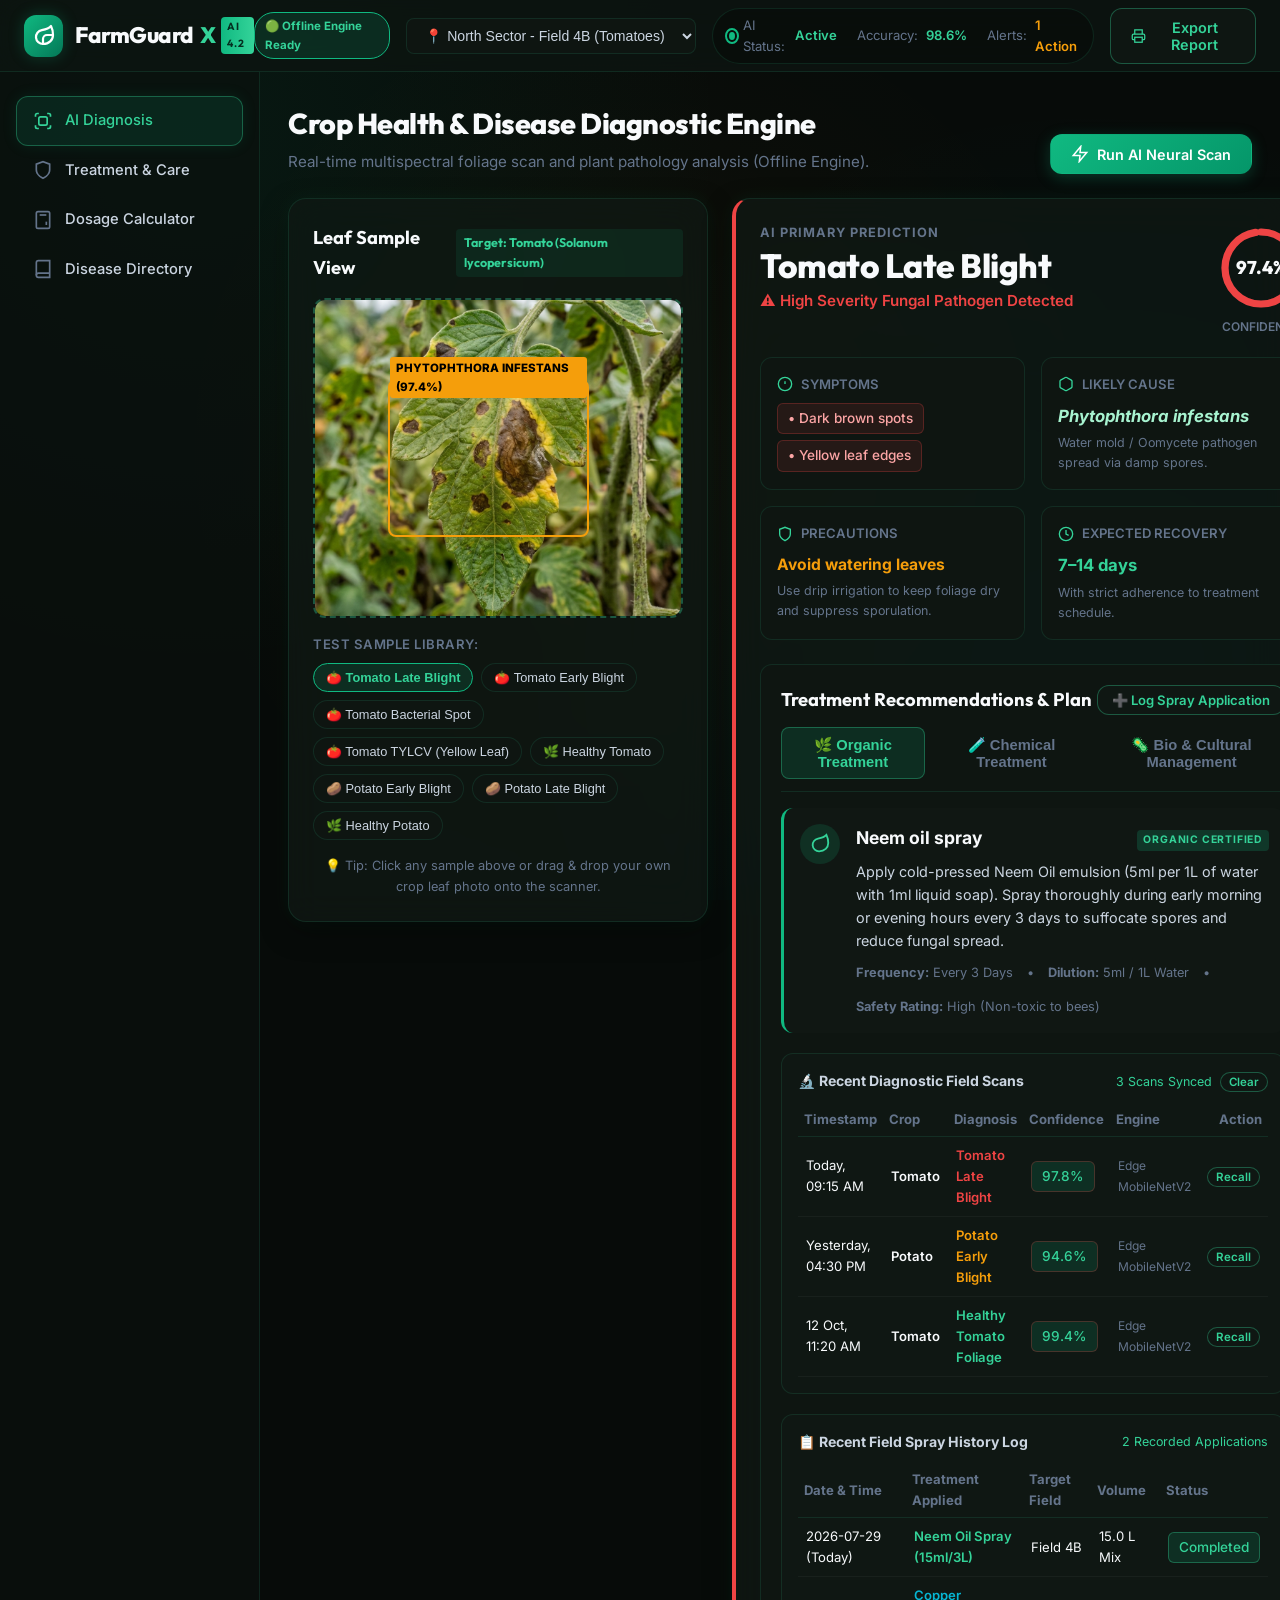
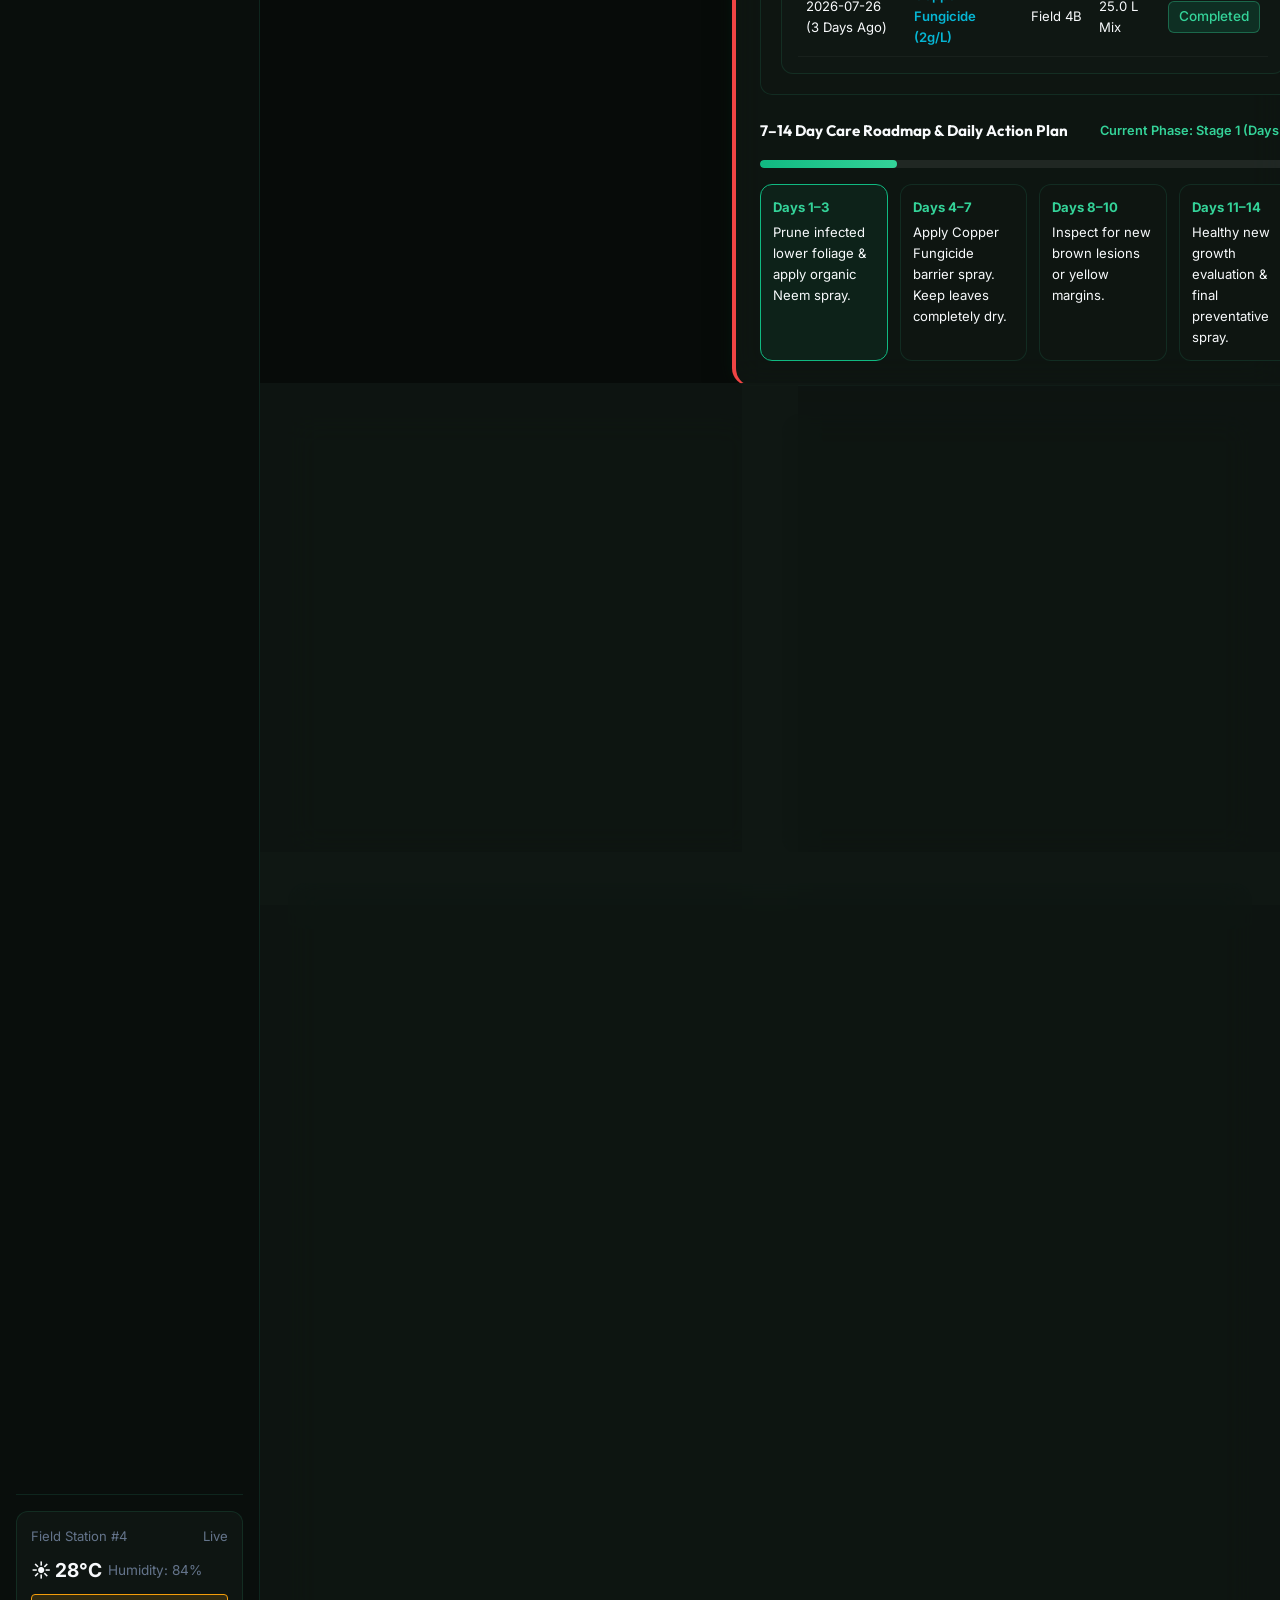
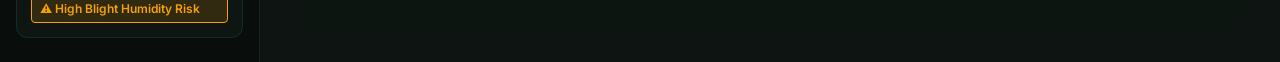
==== commit 17b4107a: "feat(prototype): finalize offline PWA prototype and presentation defense guide" ====
--- a/index.html
+++ b/index.html
@@ -182,14 +182,26 @@
               <button class="chip active" data-preset="tomato_late_blight">
                 🍅 Tomato Late Blight
               </button>
+              <button class="chip" data-preset="tomato_early_blight">
+                🍅 Tomato Early Blight
+              </button>
+              <button class="chip" data-preset="tomato_bacterial_spot">
+                🍅 Tomato Bacterial Spot
+              </button>
+              <button class="chip" data-preset="tomato_yellow_leaf_curl">
+                🍅 Tomato TYLCV (Yellow Leaf)
+              </button>
               <button class="chip" data-preset="healthy_tomato">
-                🌿 Healthy Tomato Leaf
-              </button>
-              <button class="chip" data-preset="corn_rust">
-                🌽 Corn Common Rust
+                🌿 Healthy Tomato
               </button>
               <button class="chip" data-preset="potato_early_blight">
                 🥔 Potato Early Blight
+              </button>
+              <button class="chip" data-preset="potato_late_blight">
+                🥔 Potato Late Blight
+              </button>
+              <button class="chip" data-preset="potato_healthy">
+                🌿 Healthy Potato
               </button>
             </div>
           </div>
@@ -398,6 +410,34 @@
                     <span><strong>Effect:</strong> Root Shielding</span>
                   </div>
                 </div>
+              </div>
+            </div>
+
+            <!-- Offline Diagnostic Inspection Log (LocalStorage Persisted) -->
+            <div style="margin-top: 20px; background: var(--bg-card); padding: 16px; border-radius: var(--radius-md); border: 1px solid var(--border-subtle);" id="inspectionLogCard">
+              <div style="display: flex; justify-content: space-between; align-items: center; margin-bottom: 10px;">
+                <span style="font-size: 0.88rem; font-weight: 700; color: var(--text-secondary);">🔬 Recent Diagnostic Field Scans</span>
+                <div style="display: flex; gap: 8px; align-items: center;">
+                  <span style="font-size: 0.78rem; color: var(--emerald-light);" id="inspectionCount">3 Scans Synced</span>
+                  <button class="btn btn-outline" id="clearInspectionsBtn" style="padding: 2px 8px; font-size: 0.72rem;">Clear</button>
+                </div>
+              </div>
+              <div style="overflow-x: auto;">
+                <table style="width: 100%; border-collapse: collapse; font-size: 0.82rem;">
+                  <thead>
+                    <tr style="border-bottom: 1px solid var(--border-subtle); color: var(--text-muted); text-align: left;">
+                      <th style="padding: 6px;">Timestamp</th>
+                      <th style="padding: 6px;">Crop</th>
+                      <th style="padding: 6px;">Diagnosis</th>
+                      <th style="padding: 6px;">Confidence</th>
+                      <th style="padding: 6px;">Engine</th>
+                      <th style="padding: 6px; text-align: right;">Action</th>
+                    </tr>
+                  </thead>
+                  <tbody id="inspectionLogTableBody">
+                    <!-- Populated dynamically by app.js -->
+                  </tbody>
+                </table>
               </div>
             </div>
 
@@ -580,33 +620,65 @@
             <td style="padding: 12px; font-weight: 600; color: #fff;">🍅 Tomato</td>
             <td style="padding: 12px; font-weight: 700; color: var(--rose-danger);">Tomato Late Blight</td>
             <td style="padding: 12px; font-style: italic;">Phytophthora infestans</td>
-            <td style="padding: 12px;">Dark brown spots, Yellow leaf edges</td>
-            <td style="padding: 12px; color: var(--emerald-light);">Neem oil spray</td>
-            <td style="padding: 12px; color: var(--cyan-info);">Copper fungicide</td>
+            <td style="padding: 12px;">Water-soaked dark lesions, pale halo</td>
+            <td style="padding: 12px; color: var(--emerald-light);">Bordeaux mix (1%) / Trichoderma</td>
+            <td style="padding: 12px; color: var(--cyan-info);">Metalaxyl + Mancozeb WP</td>
+          </tr>
+          <tr style="border-bottom: 1px solid rgba(255,255,255,0.05);">
+            <td style="padding: 12px; font-weight: 600; color: #fff;">🍅 Tomato</td>
+            <td style="padding: 12px; font-weight: 700; color: var(--amber-warning);">Tomato Early Blight</td>
+            <td style="padding: 12px; font-style: italic;">Alternaria solani</td>
+            <td style="padding: 12px;">Target concentric ring spots, chlorosis</td>
+            <td style="padding: 12px; color: var(--emerald-light);">Copper soap / Compost tea</td>
+            <td style="padding: 12px; color: var(--cyan-info);">Azoxystrobin 23% SC</td>
+          </tr>
+          <tr style="border-bottom: 1px solid rgba(255,255,255,0.05);">
+            <td style="padding: 12px; font-weight: 600; color: #fff;">🍅 Tomato</td>
+            <td style="padding: 12px; font-weight: 700; color: var(--amber-warning);">Tomato Bacterial Spot</td>
+            <td style="padding: 12px; font-style: italic;">Xanthomonas perforans</td>
+            <td style="padding: 12px;">Small circular water-soaked lesions</td>
+            <td style="padding: 12px; color: var(--emerald-light);">Copper + Bacillus subtilis</td>
+            <td style="padding: 12px; color: var(--cyan-info);">Streptocycline + Copper Oxychloride</td>
+          </tr>
+          <tr style="border-bottom: 1px solid rgba(255,255,255,0.05);">
+            <td style="padding: 12px; font-weight: 600; color: #fff;">🍅 Tomato</td>
+            <td style="padding: 12px; font-weight: 700; color: var(--amber-warning);">Tomato Yellow Leaf Curl (TYLCV)</td>
+            <td style="padding: 12px; font-style: italic;">Begomovirus (Whitefly vector)</td>
+            <td style="padding: 12px;">Upward leaf curling, stunted canopy</td>
+            <td style="padding: 12px; color: var(--emerald-light);">Yellow sticky traps + Neem oil</td>
+            <td style="padding: 12px; color: var(--cyan-info);">Imidacloprid 17.8% SL</td>
+          </tr>
+          <tr style="border-bottom: 1px solid rgba(255,255,255,0.05);">
+            <td style="padding: 12px; font-weight: 600; color: #fff;">🍅 Tomato</td>
+            <td style="padding: 12px; font-weight: 700; color: var(--emerald-light);">Healthy Tomato Foliage</td>
+            <td style="padding: 12px; font-style: italic;">None (Optimal canopy)</td>
+            <td style="padding: 12px;">Vibrant green foliage, zero spots</td>
+            <td style="padding: 12px; color: var(--emerald-light);">Seaweed kelp extract</td>
+            <td style="padding: 12px; color: var(--text-muted);">None needed</td>
           </tr>
           <tr style="border-bottom: 1px solid rgba(255,255,255,0.05);">
             <td style="padding: 12px; font-weight: 600; color: #fff;">🥔 Potato</td>
             <td style="padding: 12px; font-weight: 700; color: var(--amber-warning);">Potato Early Blight</td>
             <td style="padding: 12px; font-style: italic;">Alternaria solani</td>
-            <td style="padding: 12px;">Concentric ring spots, lower leaf yellowing</td>
-            <td style="padding: 12px;">Compost tea spray</td>
-            <td style="padding: 12px;">Mancozeb 75% WP</td>
+            <td style="padding: 12px;">Brown-black concentric rings, yellow halos</td>
+            <td style="padding: 12px; color: var(--emerald-light);">Copper soap liquid spray</td>
+            <td style="padding: 12px; color: var(--cyan-info);">Difenoconazole / Mancozeb</td>
           </tr>
           <tr style="border-bottom: 1px solid rgba(255,255,255,0.05);">
-            <td style="padding: 12px; font-weight: 600; color: #fff;">🌽 Corn</td>
-            <td style="padding: 12px; font-weight: 700; color: var(--amber-warning);">Corn Common Rust</td>
-            <td style="padding: 12px; font-style: italic;">Puccinia sorghi</td>
-            <td style="padding: 12px;">Reddish-brown pustules on leaves</td>
-            <td style="padding: 12px;">Sulfur dust</td>
-            <td style="padding: 12px;">Azoxystrobin</td>
+            <td style="padding: 12px; font-weight: 600; color: #fff;">🥔 Potato</td>
+            <td style="padding: 12px; font-weight: 700; color: var(--rose-danger);">Potato Late Blight</td>
+            <td style="padding: 12px; font-style: italic;">Phytophthora infestans</td>
+            <td style="padding: 12px;">Dark purplish-brown lesions, stem rot</td>
+            <td style="padding: 12px; color: var(--emerald-light);">Bordeaux mixture (1%)</td>
+            <td style="padding: 12px; color: var(--cyan-info);">Metalaxyl 8% + Mancozeb 64%</td>
           </tr>
           <tr style="border-bottom: 1px solid rgba(255,255,255,0.05);">
-            <td style="padding: 12px; font-weight: 600; color: #fff;">🍎 Apple</td>
-            <td style="padding: 12px; font-weight: 700; color: var(--amber-warning);">Apple Scab</td>
-            <td style="padding: 12px; font-style: italic;">Venturia inaequalis</td>
-            <td style="padding: 12px;">Olive-green velvet leaf lesions</td>
-            <td style="padding: 12px;">Potassium bicarbonate</td>
-            <td style="padding: 12px;">Captan fungicide</td>
+            <td style="padding: 12px; font-weight: 600; color: #fff;">🥔 Potato</td>
+            <td style="padding: 12px; font-weight: 700; color: var(--emerald-light);">Healthy Potato Foliage</td>
+            <td style="padding: 12px; font-style: italic;">None (Optimal tuber bulking)</td>
+            <td style="padding: 12px;">Dark green healthy canopy, intact leaves</td>
+            <td style="padding: 12px; color: var(--emerald-light);">Straw mulch + Compost tea</td>
+            <td style="padding: 12px; color: var(--text-muted);">None needed</td>
           </tr>
         </tbody>
       </table>
--- a/styles.css
+++ b/styles.css
@@ -955,22 +955,77 @@
   to { transform: translateX(0); opacity: 1; }
 }
 
-/* Print Styles */
+/* Print Styles - Professional Agronomic Diagnostic Certificate */
 @media print {
-  .app-sidebar, .header-controls, .btn, .preset-section, .toast-container {
+  .app-sidebar, 
+  .header-controls, 
+  .btn, 
+  .preset-section, 
+  .toast-container,
+  #logModal,
+  .brand-badge {
     display: none !important;
   }
+  
   body {
-    background: #fff;
-    color: #000;
-  }
+    background: #ffffff !important;
+    color: #111827 !important;
+    font-size: 11pt;
+  }
+
   .app-container {
-    display: block;
-  }
+    display: block !important;
+    margin: 0 !important;
+    padding: 0 !important;
+  }
+
+  .app-main {
+    padding: 0 !important;
+  }
+
   .glass-card {
-    border: 1px solid #ccc;
-    background: #fff;
-    color: #000;
-    box-shadow: none;
-  }
-}
+    border: 1px solid #d1d5db !important;
+    background: #ffffff !important;
+    color: #111827 !important;
+    box-shadow: none !important;
+    backdrop-filter: none !important;
+    page-break-inside: avoid;
+    margin-bottom: 16px !important;
+  }
+
+  .diagnosis-hero {
+    border-left: 6px solid #b91c1c !important;
+  }
+
+  .hero-title, .card-title, h1, h2, h3 {
+    color: #111827 !important;
+  }
+
+  .metric-value, .calc-result-number {
+    color: #047857 !important;
+  }
+
+  .treatment-desc, .symptom-tag, p, span, div, td, th {
+    color: #1f2937 !important;
+  }
+
+  .treatment-box {
+    border: 1px solid #e5e7eb !important;
+    background: #f9fafb !important;
+  }
+
+  .bounding-box {
+    border: 2px dashed #b91c1c !important;
+    background: rgba(185, 28, 28, 0.08) !important;
+  }
+
+  .bounding-box-label {
+    background: #111827 !important;
+    color: #ffffff !important;
+  }
+
+  @page {
+    margin: 1.2cm;
+    size: A4 portrait;
+  }
+}
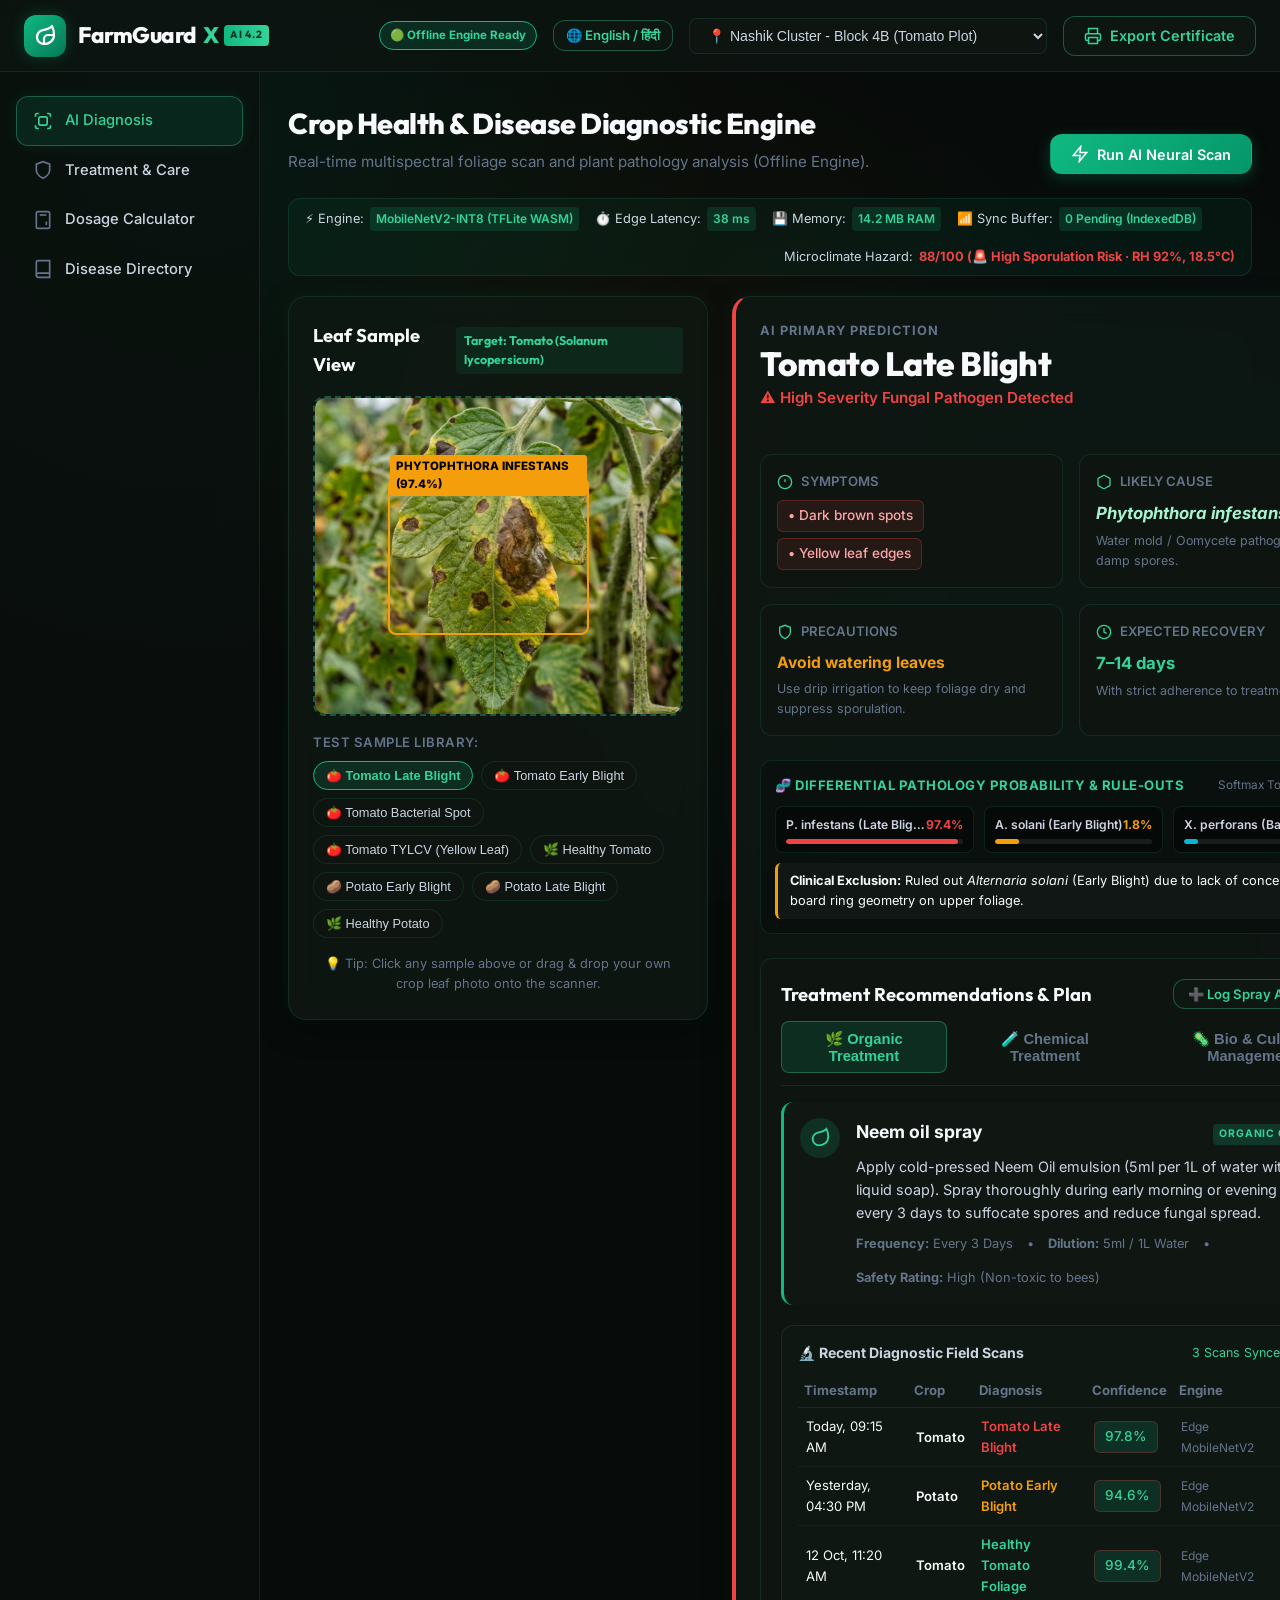
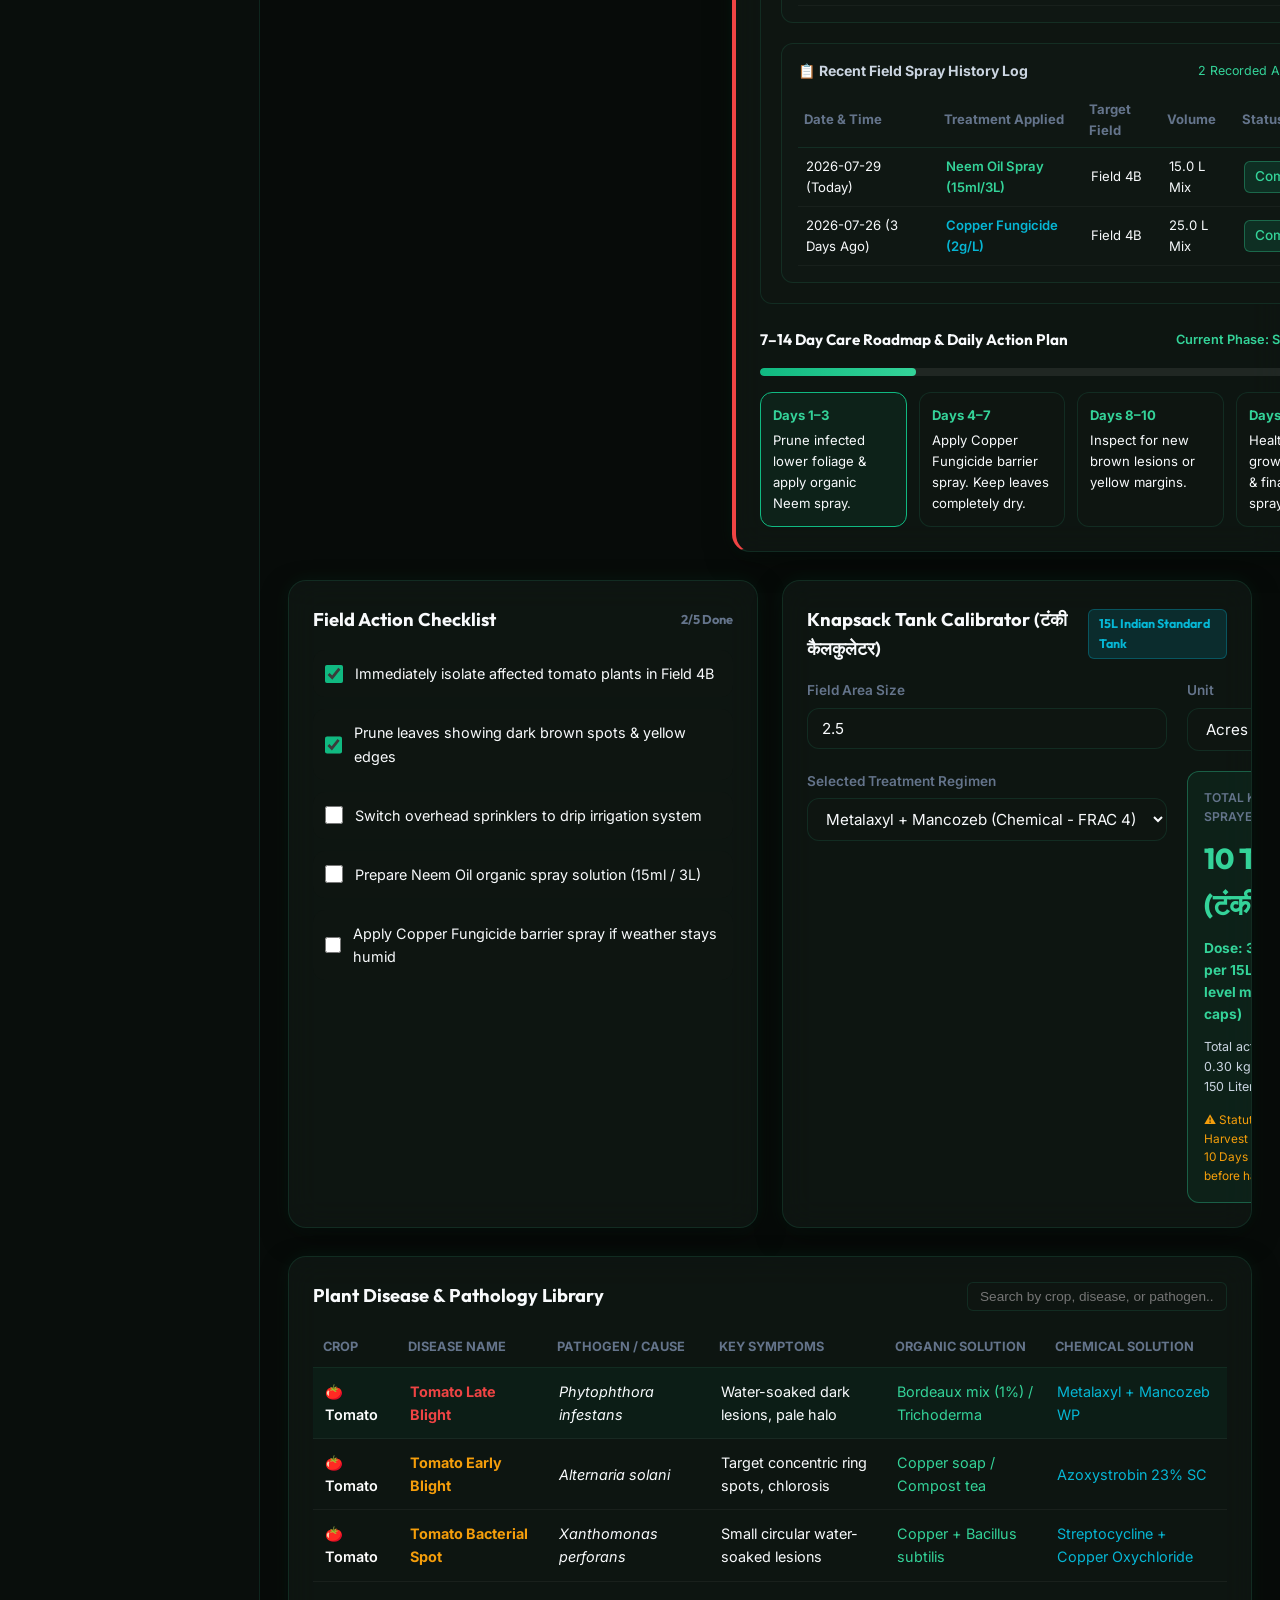
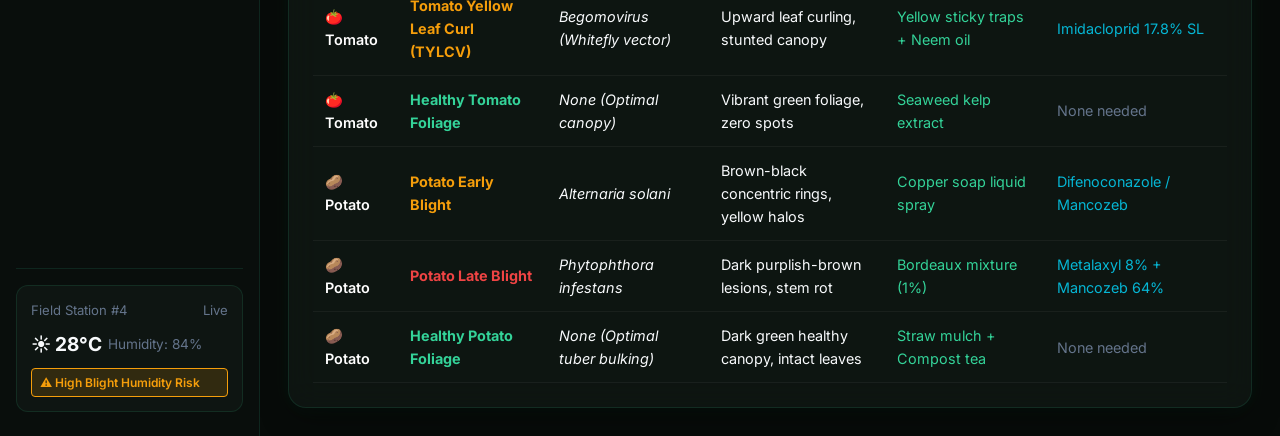
==== commit 6b2a049f: "feat(ux): elevate to enterprise agronomy terminal with DESIGN.md, EXPERIENCE.md, differential triage" ====
--- a/index.html
+++ b/index.html
@@ -30,30 +30,18 @@
 
     <div class="header-controls">
       <span class="offline-badge" id="offlineStatusBadge">
-        🟢 Offline Ready
+        📶 Offline Edge Engine
       </span>
 
+      <button class="btn btn-outline" id="langToggleBtn" style="padding: 6px 12px; font-size: 0.82rem; font-weight:600;" title="Toggle Language">
+        🌐 English / हिंदी
+      </button>
+
       <select class="field-selector" id="fieldSelect">
-        <option value="field_4b">📍 North Sector - Field 4B (Tomatoes)</option>
-        <option value="orchard_east">🍎 East Orchard - Block 12</option>
-        <option value="greenhouse_2">🌿 Greenhouse 2 - Solanaceae</option>
+        <option value="field_4b">📍 Nashik Cluster - Block 4B (Tomato Plot)</option>
+        <option value="pune_plot12">📍 Pune Rural KVK - Plot 12 (Potato Cultivar)</option>
+        <option value="greenhouse_2">🌿 Greenhouse 2 - Certified Solanaceae Nursery</option>
       </select>
-
-      <div class="quick-stats">
-        <div class="stat-item">
-          <span class="pulse-dot"></span>
-          <span class="stat-label">AI Status:</span>
-          <span class="stat-value">Active</span>
-        </div>
-        <div class="stat-item">
-          <span class="stat-label">Accuracy:</span>
-          <span class="stat-value">98.6%</span>
-        </div>
-        <div class="stat-item">
-          <span class="stat-label">Alerts:</span>
-          <span class="stat-value" style="color: var(--amber-warning);">1 Action</span>
-        </div>
-      </div>
 
       <button class="btn btn-outline" id="printReportBtn" title="Export Diagnostic Certificate">
         <svg width="18" height="18" viewBox="0 0 24 24" fill="none" stroke="currentColor" stroke-width="2">
@@ -61,7 +49,7 @@
           <path d="M6 18H4a2 2 0 0 1-2-2v-5a2 2 0 0 1 2-2h16a2 2 0 0 1 2 2v5a2 2 0 0 1-2 2h-2"></path>
           <rect x="6" y="14" width="12" height="8"></rect>
         </svg>
-        Export Report
+        Export Certificate
       </button>
     </div>
   </header>
@@ -148,6 +136,30 @@
       </div>
     </div>
 
+    <!-- Edge Hardware Telemetry & Microclimate Inoculation Risk Bar -->
+    <div class="hardware-telemetry-bar">
+      <div class="telemetry-item">
+        <span>⚡ Engine:</span>
+        <span class="telemetry-badge">MobileNetV2-INT8 (TFLite WASM)</span>
+      </div>
+      <div class="telemetry-item">
+        <span>⏱️ Edge Latency:</span>
+        <span class="telemetry-badge" id="telemetryLatency">38 ms</span>
+      </div>
+      <div class="telemetry-item">
+        <span>💾 Memory:</span>
+        <span class="telemetry-badge">14.2 MB RAM</span>
+      </div>
+      <div class="telemetry-item">
+        <span>📶 Sync Buffer:</span>
+        <span class="telemetry-badge" id="telemetrySync">0 Pending (IndexedDB)</span>
+      </div>
+      <div class="telemetry-item" style="margin-left: auto;">
+        <span>Microclimate Hazard:</span>
+        <span id="telemetryRisk" style="color: var(--rose-danger); font-weight: 700;">88/100 (🚨 High Sporulation Risk · RH 92%, 18.5°C)</span>
+      </div>
+    </div>
+
     <!-- Dashboard Main Grid -->
     <div class="dashboard-grid">
 
@@ -310,6 +322,50 @@
               </div>
             </div>
 
+          </div>
+
+          <!-- Differential Agronomic Triage Panel (Proves Real Diagnostic Intelligence) -->
+          <div class="differential-panel" id="differentialPanel" style="margin-top: 18px; background: rgba(0,0,0,0.25); border: 1px solid var(--border-subtle); border-radius: var(--radius-md); padding: 14px;">
+            <div style="display: flex; justify-content: space-between; align-items: center; margin-bottom: 10px;">
+              <span style="font-size: 0.82rem; font-weight: 700; text-transform: uppercase; color: var(--emerald-light); letter-spacing: 0.5px;">
+                🧬 Differential Pathology Probability & Rule-Outs
+              </span>
+              <span style="font-size: 0.74rem; color: var(--text-muted); font-family: var(--font-mono);">Softmax Top-3 Distribution</span>
+            </div>
+            
+            <div style="display: grid; grid-template-columns: 1fr 1fr 1fr; gap: 10px; margin-bottom: 10px;" id="diffProbBars">
+              <div class="diff-card">
+                <div class="diff-header">
+                  <span class="diff-name" id="diffName1">P. infestans (Late Blight)</span>
+                  <span class="diff-val" id="diffVal1" style="color: var(--rose-danger);">97.4%</span>
+                </div>
+                <div class="diff-bar-track">
+                  <div class="diff-bar-progress" id="diffBar1" style="width: 97.4%; background: var(--rose-danger);"></div>
+                </div>
+              </div>
+              <div class="diff-card">
+                <div class="diff-header">
+                  <span class="diff-name" id="diffName2">A. solani (Early Blight)</span>
+                  <span class="diff-val" id="diffVal2" style="color: var(--amber-warning);">1.8%</span>
+                </div>
+                <div class="diff-bar-track">
+                  <div class="diff-bar-progress" id="diffBar2" style="width: 15%; background: var(--amber-warning);"></div>
+                </div>
+              </div>
+              <div class="diff-card">
+                <div class="diff-header">
+                  <span class="diff-name" id="diffName3">X. perforans (Bacterial Spot)</span>
+                  <span class="diff-val" id="diffVal3" style="color: var(--cyan-info);">0.8%</span>
+                </div>
+                <div class="diff-bar-track">
+                  <div class="diff-bar-progress" id="diffBar3" style="width: 8%; background: var(--cyan-info);"></div>
+                </div>
+              </div>
+            </div>
+
+            <div style="font-size: 0.8rem; background: rgba(255,255,255,0.03); padding: 8px 12px; border-radius: 6px; border-left: 3px solid var(--amber-warning);" id="diffRuleOutText">
+              <strong>Clinical Exclusion:</strong> Ruled out <em>Alternaria solani</em> (Early Blight) due to lack of concentric target-board ring geometry on upper foliage.
+            </div>
           </div>
 
           <!-- Treatment Recommendations & Log Module -->
@@ -553,11 +609,11 @@
         </div>
       </div>
 
-      <!-- Spray & Dosage Calculator -->
+      <!-- Precision Knapsack Sprayer Tank Calibrator -->
       <div class="glass-card" id="calculator">
         <div class="card-title">
-          <span>Chemical & Treatment Dosage Calculator</span>
-          <span style="font-size: 0.8rem; color: var(--emerald-light);">Precision Ag Tool</span>
+          <span>Knapsack Tank Calibrator (टंकी कैलकुलेटर)</span>
+          <span class="knapsack-badge">15L Indian Standard Tank</span>
         </div>
 
         <div class="calculator-grid">
@@ -569,27 +625,34 @@
           <div class="calc-input-group">
             <label for="areaUnit">Unit</label>
             <select id="areaUnit">
-              <option value="acres">Acres</option>
-              <option value="hectares">Hectares</option>
+              <option value="acres">Acres (एकड़)</option>
+              <option value="hectares">Hectares (हेक्टेयर)</option>
               <option value="sqm">Square Meters</option>
             </select>
           </div>
 
           <div class="calc-input-group">
-            <label for="treatmentType">Selected Treatment</label>
+            <label for="treatmentType">Selected Treatment Regimen</label>
             <select id="treatmentType">
-              <option value="neem">Neem Oil Spray (Organic)</option>
-              <option value="copper">Copper Fungicide (Chemical)</option>
+              <option value="copper">Metalaxyl + Mancozeb (Chemical - FRAC 4)</option>
+              <option value="neem">Cold-Pressed Neem Oil Emulsion (Organic)</option>
+              <option value="trichoderma">Trichoderma viride Bio-Drench (Organic)</option>
             </select>
           </div>
 
           <div class="calc-result-box">
-            <div style="font-size: 0.78rem; color: var(--text-muted); font-weight: 600; text-transform: uppercase;">
-              Required Volume
-            </div>
-            <div class="calc-result-number" id="calcOutput">1.50 Liters</div>
-            <div style="font-size: 0.82rem; color: var(--text-secondary);" id="waterMixOutput">
-              Mix with 300 Liters of water
+            <div style="font-size: 0.76rem; color: var(--text-muted); font-weight: 600; text-transform: uppercase;">
+              Total Knapsack Sprayers Needed
+            </div>
+            <div class="calc-result-number" id="calcOutput">10 Tanks (टंकी)</div>
+            <div style="font-size: 0.86rem; color: var(--emerald-light); font-weight: 700; margin-top: 2px;" id="calcTankDose">
+              Dose: 30g powder per 15L tank (~2 level measuring scoops)
+            </div>
+            <div style="font-size: 0.78rem; color: var(--text-secondary); margin-top: 4px;" id="waterMixOutput">
+              Total spray volume: 150 Liters across 2.5 Acres
+            </div>
+            <div style="font-size: 0.74rem; color: var(--amber-warning); margin-top: 6px;" id="calcPhiWarning">
+              ⚠️ Statutory Pre-Harvest Interval (PHI): 10 Days withholding before harvest
             </div>
           </div>
         </div>
--- a/styles.css
+++ b/styles.css
@@ -955,6 +955,87 @@
   to { transform: translateX(0); opacity: 1; }
 }
 
+/* Differential Diagnosis Probability Bars */
+.diff-card {
+  background: rgba(0, 0, 0, 0.35);
+  border: 1px solid var(--border-subtle);
+  border-radius: var(--radius-sm);
+  padding: 8px 10px;
+}
+.diff-header {
+  display: flex;
+  justify-content: space-between;
+  font-size: 0.76rem;
+  margin-bottom: 4px;
+}
+.diff-name {
+  color: var(--text-secondary);
+  font-weight: 600;
+  white-space: nowrap;
+  overflow: hidden;
+  text-overflow: ellipsis;
+  max-width: 140px;
+}
+.diff-val {
+  font-family: var(--font-mono);
+  font-weight: 700;
+}
+.diff-bar-track {
+  width: 100%;
+  height: 5px;
+  background: rgba(255, 255, 255, 0.08);
+  border-radius: 3px;
+  overflow: hidden;
+}
+.diff-bar-progress {
+  height: 100%;
+  border-radius: 3px;
+  transition: width 0.8s ease;
+}
+
+/* Edge Hardware Telemetry Ribbon */
+.hardware-telemetry-bar {
+  display: flex;
+  align-items: center;
+  gap: 16px;
+  background: rgba(5, 150, 105, 0.08);
+  border: 1px solid var(--border-subtle);
+  border-radius: var(--radius-md);
+  padding: 8px 16px;
+  margin-bottom: 20px;
+  font-size: 0.8rem;
+  color: var(--text-secondary);
+  flex-wrap: wrap;
+}
+.telemetry-item {
+  display: flex;
+  align-items: center;
+  gap: 6px;
+}
+.telemetry-badge {
+  font-family: var(--font-mono);
+  font-size: 0.75rem;
+  background: rgba(16, 185, 129, 0.15);
+  color: var(--emerald-light);
+  padding: 2px 6px;
+  border-radius: 4px;
+  font-weight: 600;
+}
+
+/* Knapsack Calibrator Tags */
+.knapsack-badge {
+  display: inline-flex;
+  align-items: center;
+  gap: 6px;
+  background: rgba(6, 182, 212, 0.15);
+  color: var(--cyan-info);
+  border: 1px solid rgba(6, 182, 212, 0.3);
+  padding: 4px 10px;
+  border-radius: 6px;
+  font-size: 0.78rem;
+  font-weight: 700;
+}
+
 /* Print Styles - Professional Agronomic Diagnostic Certificate */
 @media print {
   .app-sidebar, 
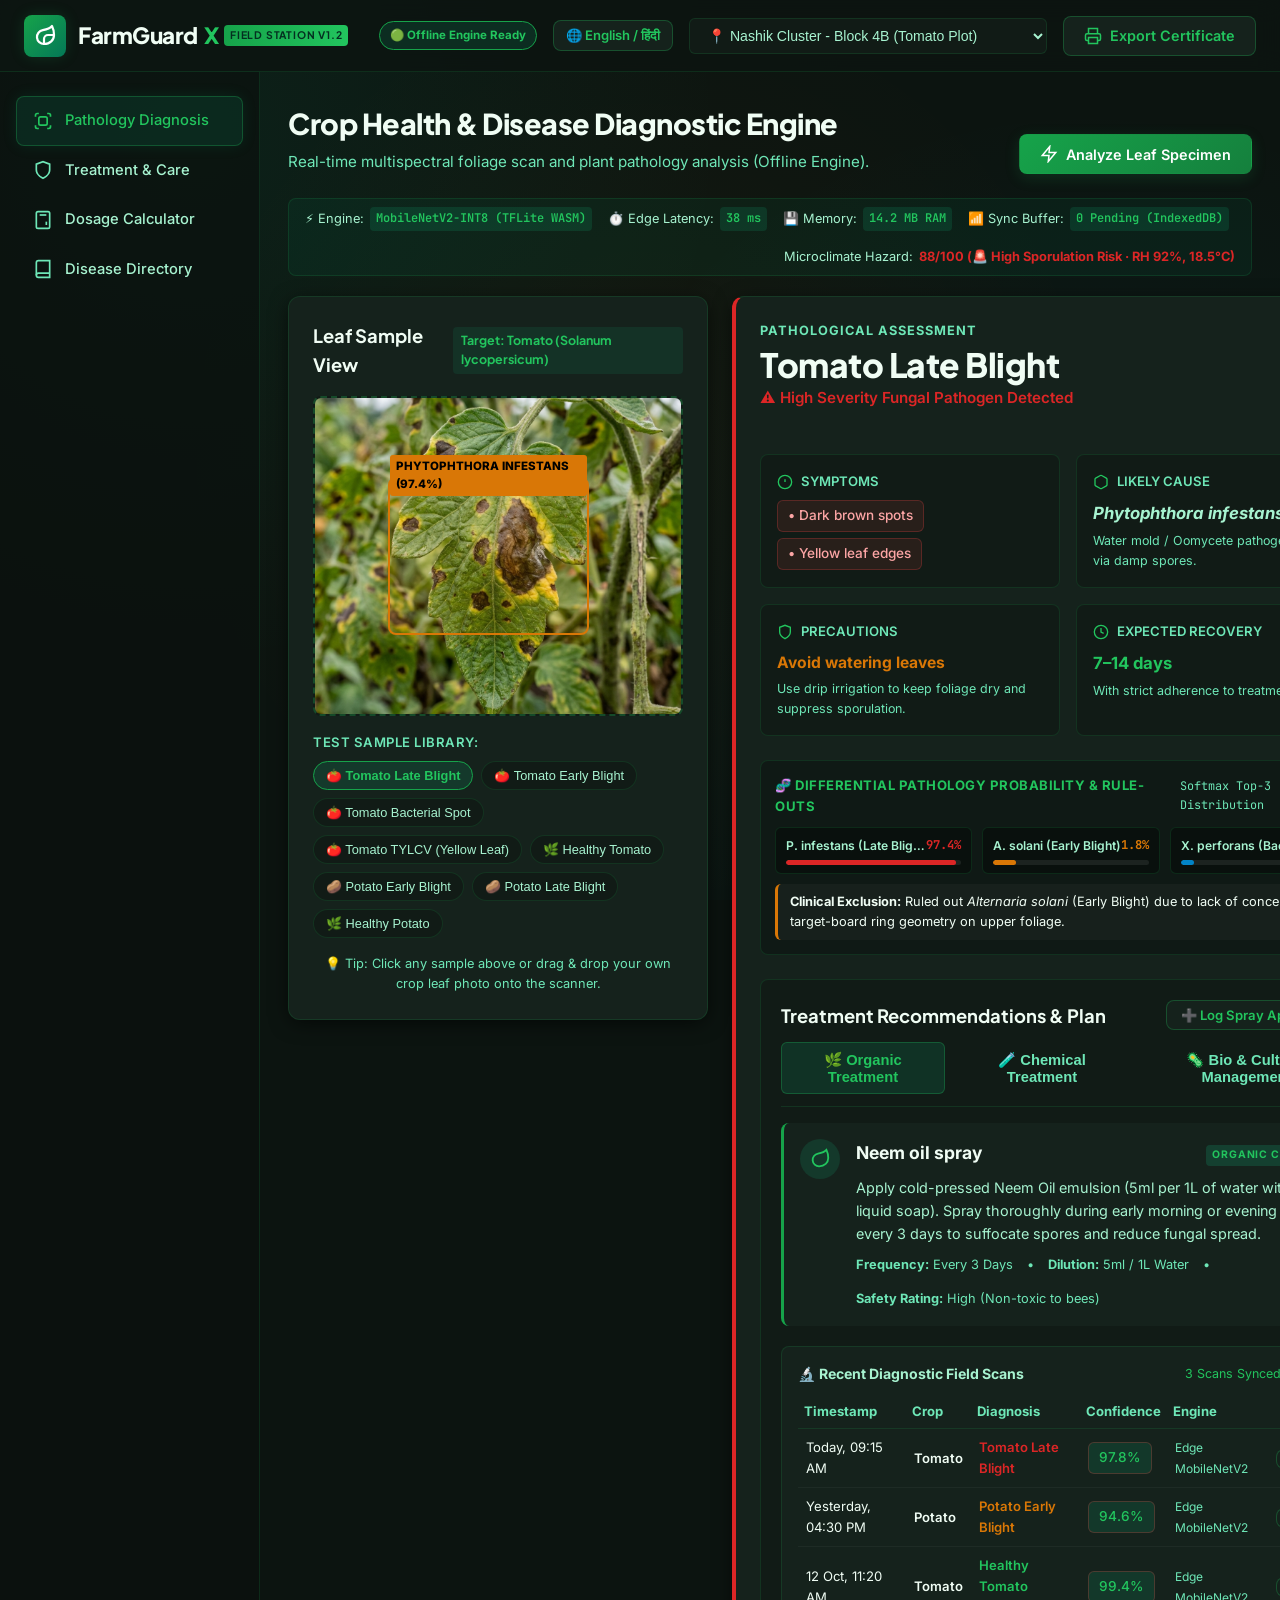
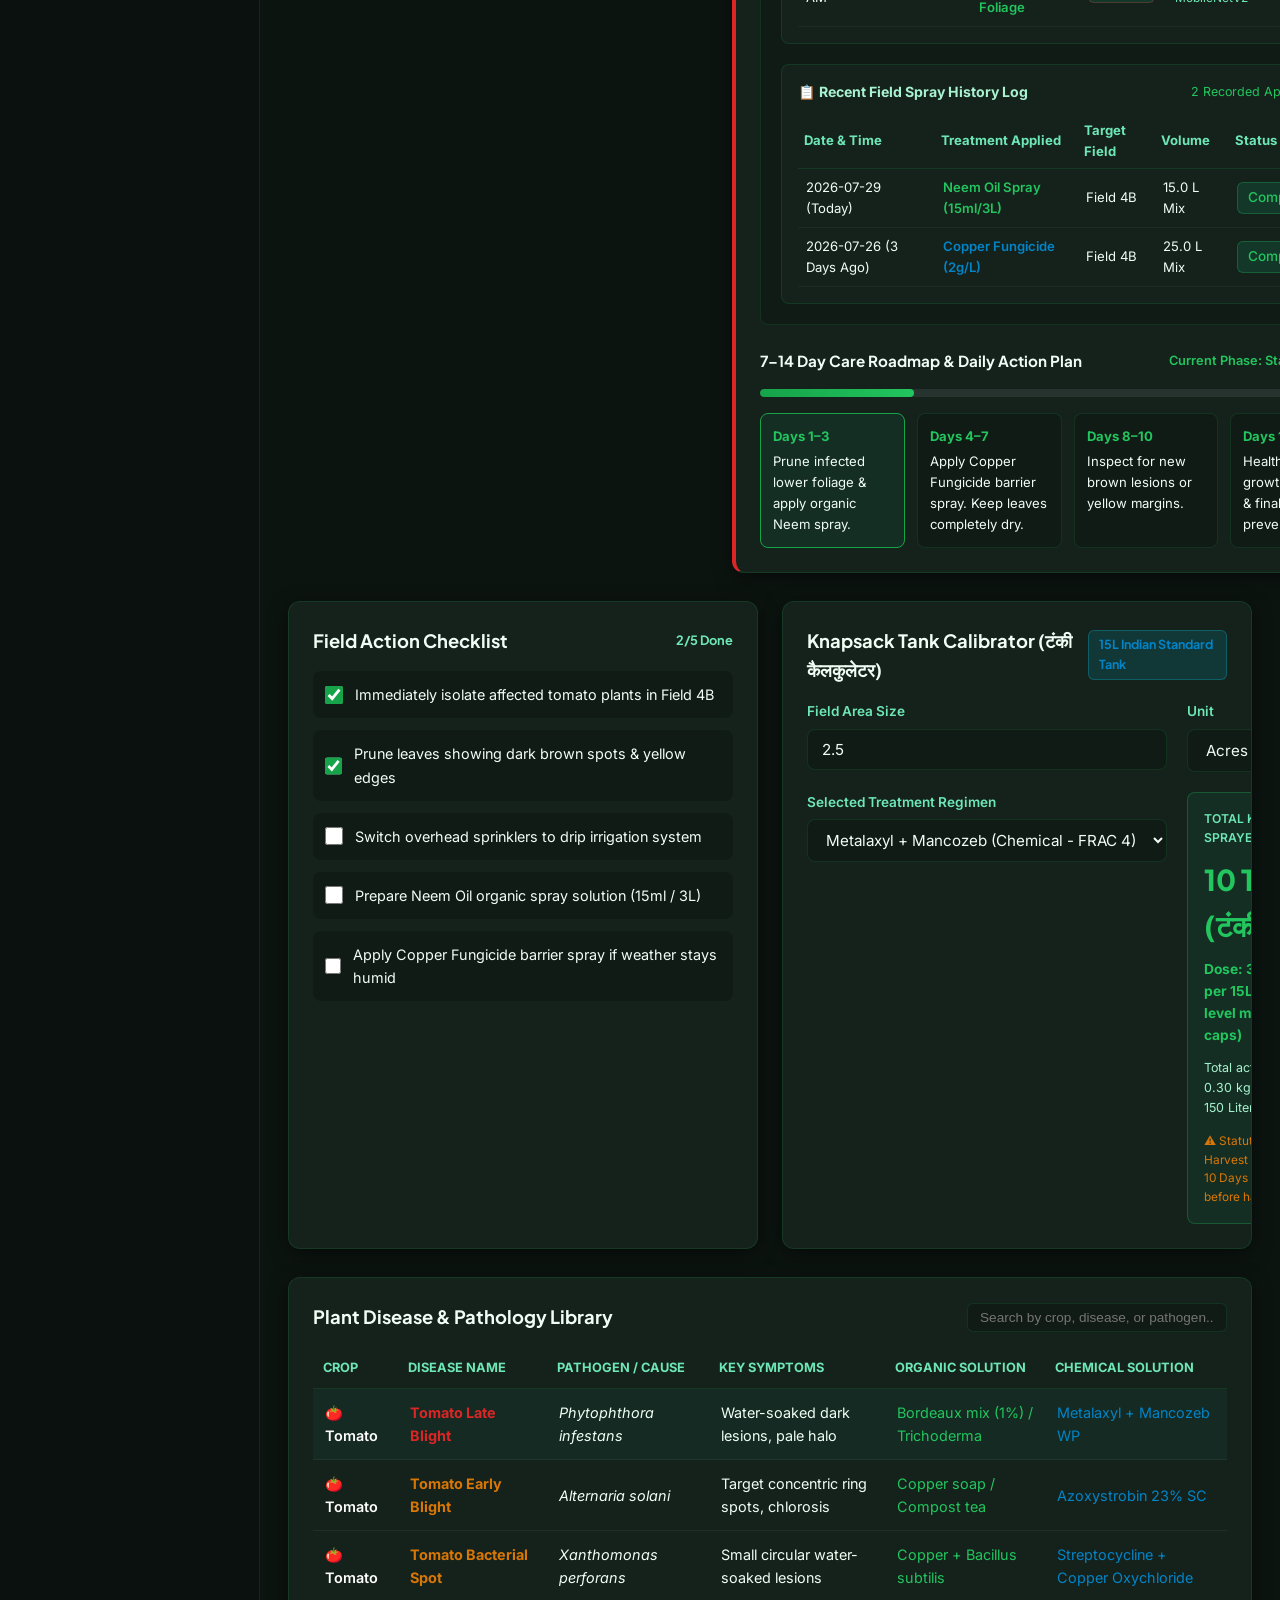
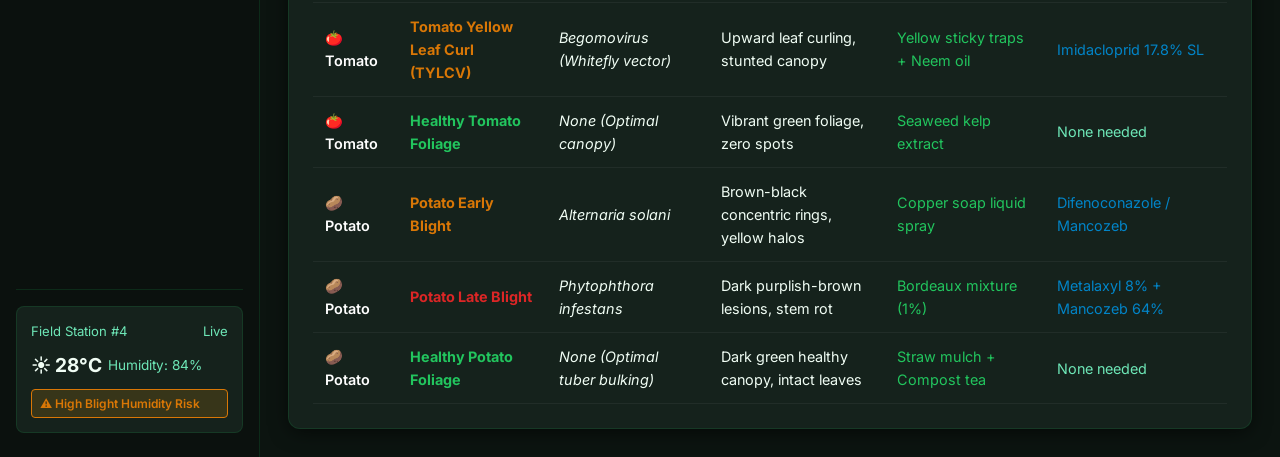
==== commit 13c32313: "feat(ui): complete UI phase with UI-SPEC.md, Soil & Foliar palette, and de-AI sanitization" ====
--- a/index.html
+++ b/index.html
@@ -24,7 +24,7 @@
       </div>
       <div class="brand-text">
         FarmGuard <span style="color: var(--emerald-light);">X</span>
-        <span class="brand-badge">AI 4.2</span>
+        <span class="brand-badge">Field Station v1.2</span>
       </div>
     </a>
 
@@ -65,7 +65,7 @@
           <path d="M7 21H5a2 2 0 0 1-2-2v-2"></path>
           <rect x="7" y="7" width="10" height="10" rx="2"></rect>
         </svg>
-        AI Diagnosis
+        Pathology Diagnosis
       </a>
 
       <a href="#treatmentSection" class="nav-item" data-target="treatmentSection">
@@ -131,7 +131,7 @@
           <svg width="18" height="18" viewBox="0 0 24 24" fill="none" stroke="currentColor" stroke-width="2">
             <polygon points="13 2 3 14 12 14 11 22 21 10 12 10 13 2"></polygon>
           </svg>
-          Run AI Neural Scan
+          Analyze Leaf Specimen
         </button>
       </div>
     </div>
@@ -233,7 +233,7 @@
           <div class="hero-top-bar">
             <div class="prediction-title-group">
               <div style="font-size: 0.8rem; font-weight: 700; color: var(--text-muted); text-transform: uppercase; letter-spacing: 1px; margin-bottom: 4px;">
-                AI Primary Prediction
+                Pathological Assessment
               </div>
               <h2 id="predictionTitle">Tomato Late Blight</h2>
               <div class="prediction-subtitle" id="predictionCategory">
--- a/styles.css
+++ b/styles.css
@@ -1,44 +1,50 @@
-/* FarmGuard X - Modern Agritech Design System */
-@import url('https://fonts.googleapis.com/css2?family=Inter:wght@300;400;500;600;700&family=Outfit:wght@400;500;600;700;800&display=swap');
+/* FarmGuard X - Enterprise Soil & Foliar Agronomic Design System */
+@import url('https://fonts.googleapis.com/css2?family=Inter:wght@300;400;500;600;700;800&family=Plus+Jakarta+Sans:wght@400;500;600;700;800&family=JetBrains+Mono:wght@400;500;600;700&display=swap');
 
 :root {
-  --bg-main: #070b09;
-  --bg-surface: #0e1511;
-  --bg-card: rgba(16, 25, 20, 0.75);
-  --bg-card-solid: #121c17;
-  --bg-card-hover: rgba(24, 38, 30, 0.85);
-  --border-subtle: rgba(52, 211, 153, 0.12);
-  --border-accent: rgba(52, 211, 153, 0.35);
-  --border-glow: rgba(16, 185, 129, 0.6);
+  /* Soil & Canopy Surfaces */
+  --bg-main: #0c1410;
+  --bg-surface: #111b16;
+  --bg-card: #15221c;
+  --bg-card-solid: #15221c;
+  --bg-card-hover: #1b2c24;
+  --border-subtle: rgba(34, 197, 94, 0.14);
+  --border-accent: rgba(34, 197, 94, 0.28);
+  --border-glow: rgba(34, 197, 94, 0.45);
   
-  --emerald-primary: #10b981;
-  --emerald-light: #34d399;
-  --emerald-dark: #059669;
-  --emerald-glow: rgba(16, 185, 129, 0.25);
+  /* Agronomic Foliar Green */
+  --emerald-primary: #16a34a;
+  --emerald-light: #22c55e;
+  --emerald-dark: #15803d;
+  --emerald-glow: rgba(34, 197, 94, 0.15);
   
-  --amber-warning: #f59e0b;
-  --amber-glow: rgba(245, 158, 11, 0.25);
+  /* Diagnostic Pathology Tiers */
+  --amber-warning: #d97706;
+  --amber-glow: rgba(217, 119, 6, 0.18);
   
-  --rose-danger: #ef4444;
-  --rose-glow: rgba(239, 68, 68, 0.25);
+  --rose-danger: #dc2626;
+  --rose-glow: rgba(220, 38, 38, 0.18);
   
-  --cyan-info: #06b6d4;
-  --purple-magic: #8b5cf6;
-
-  --text-primary: #f8fafc;
-  --text-secondary: #cbd5e1;
-  --text-muted: #64748b;
+  /* Clinical & Biological Advisories (No generic purple) */
+  --cyan-info: #0284c7;
+  --purple-magic: #059669; /* Replaced purple-magic with Bio-Organic green */
+
+  /* High Sunlight Contrast Typography */
+  --text-primary: #f0fdf4;
+  --text-secondary: #a7f3d0;
+  --text-muted: #6ee7b7;
   
-  --font-heading: 'Outfit', system-ui, -apple-system, BlinkMacSystemFont, 'Segoe UI', Roboto, sans-serif;
+  --font-heading: 'Plus Jakarta Sans', system-ui, -apple-system, BlinkMacSystemFont, 'Segoe UI', Roboto, sans-serif;
   --font-body: 'Inter', system-ui, -apple-system, BlinkMacSystemFont, 'Segoe UI', Roboto, sans-serif;
+  --font-mono: 'JetBrains Mono', monospace;
   
-  --shadow-lg: 0 10px 30px -5px rgba(0, 0, 0, 0.5), 0 0 20px rgba(16, 185, 129, 0.08);
-  --glass-backdrop: blur(16px) saturate(180%);
-  --radius-lg: 18px;
-  --radius-md: 12px;
-  --radius-sm: 8px;
-  --transition-fast: all 0.2s cubic-bezier(0.4, 0, 0.2, 1);
-  --transition-smooth: all 0.3s cubic-bezier(0.4, 0, 0.2, 1);
+  --shadow-lg: 0 4px 20px -2px rgba(0, 0, 0, 0.65);
+  --glass-backdrop: blur(12px);
+  --radius-lg: 12px;
+  --radius-md: 8px;
+  --radius-sm: 6px;
+  --transition-fast: all 0.18s cubic-bezier(0.4, 0, 0.2, 1);
+  --transition-smooth: all 0.25s cubic-bezier(0.4, 0, 0.2, 1);
 }
 
 * {
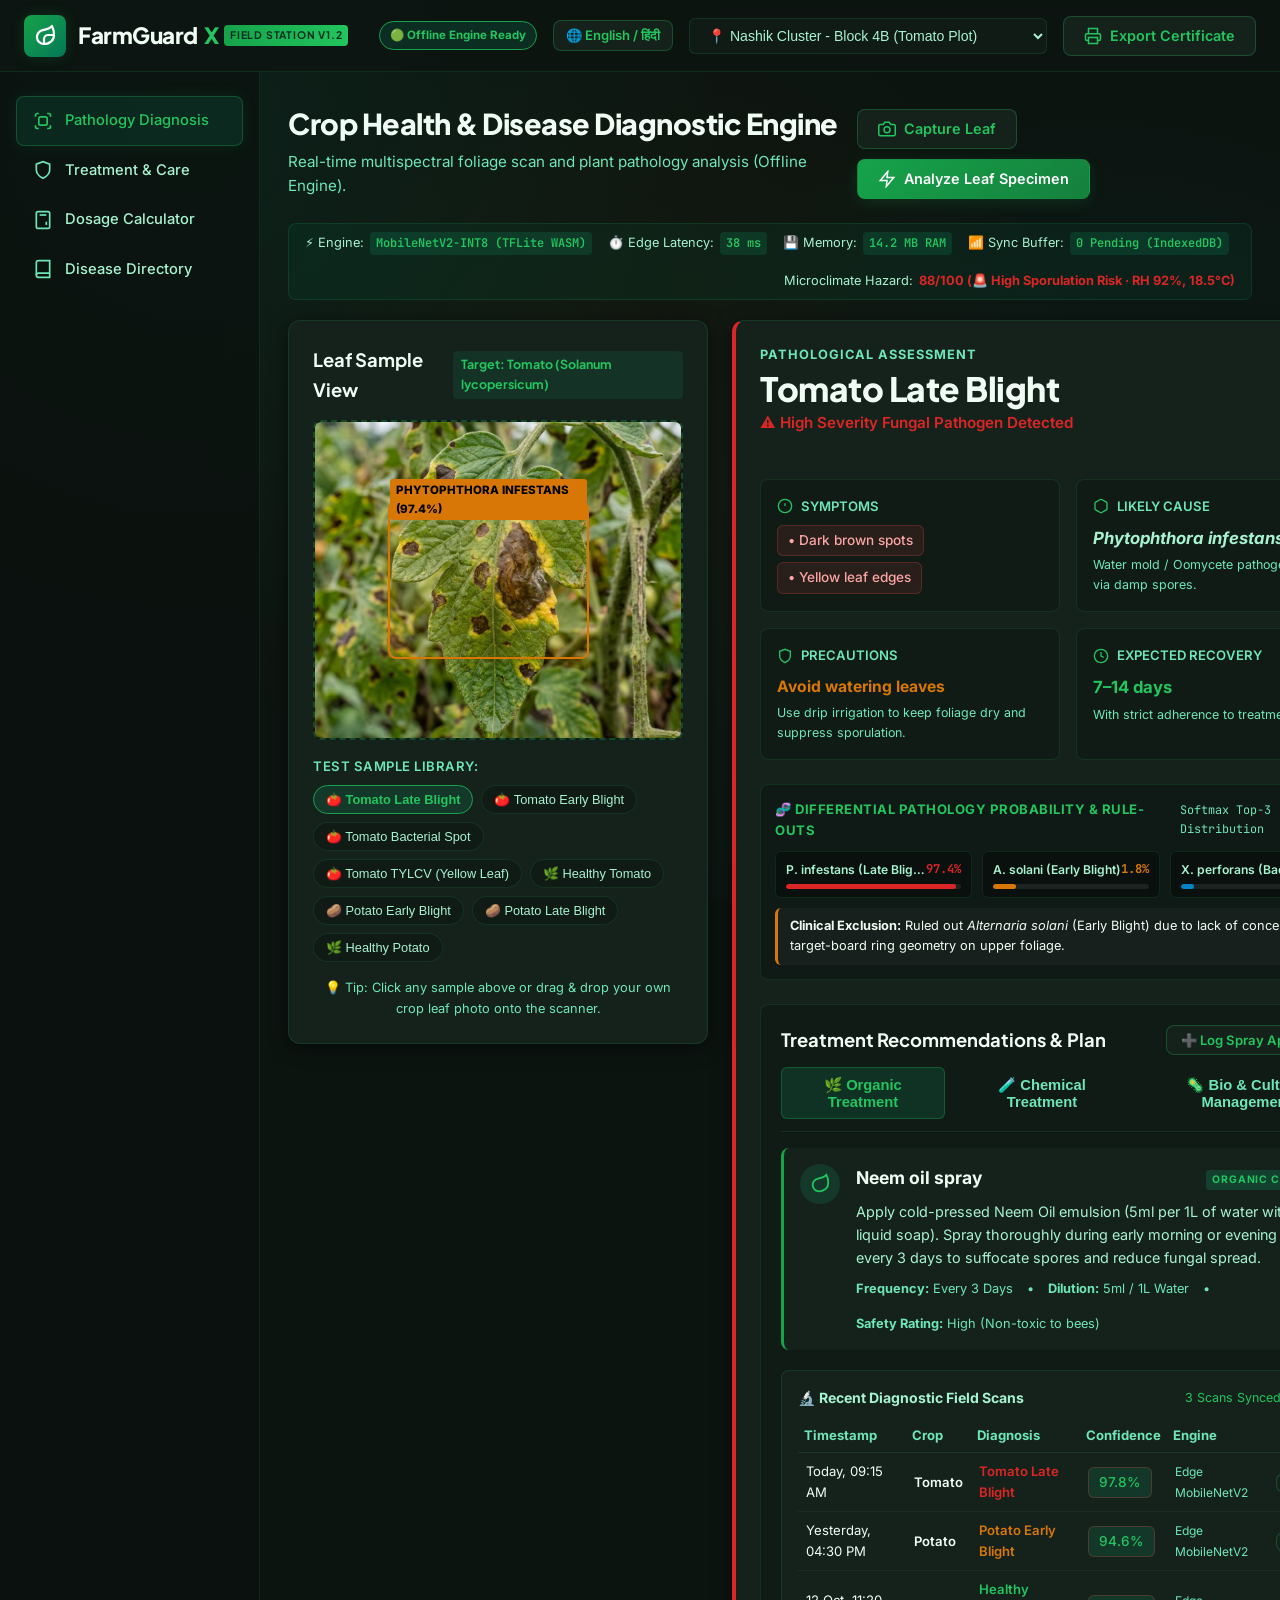
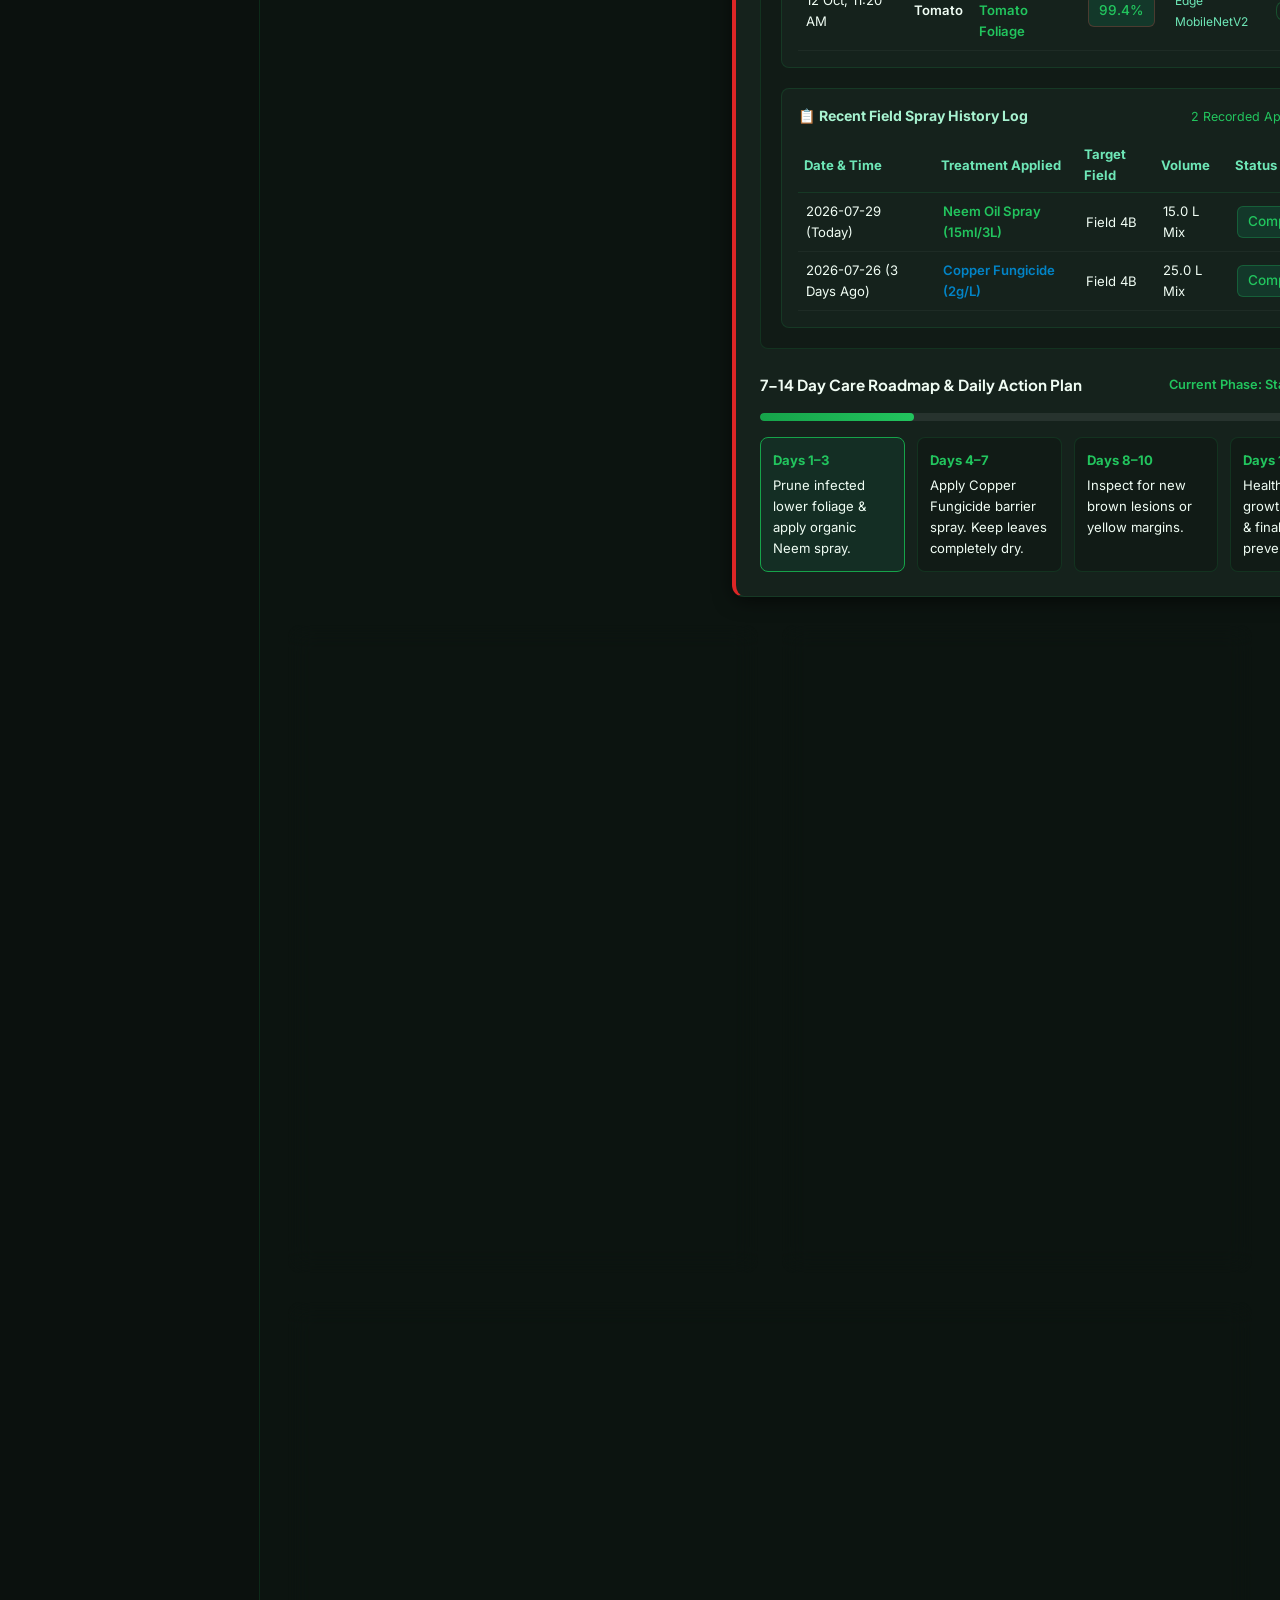
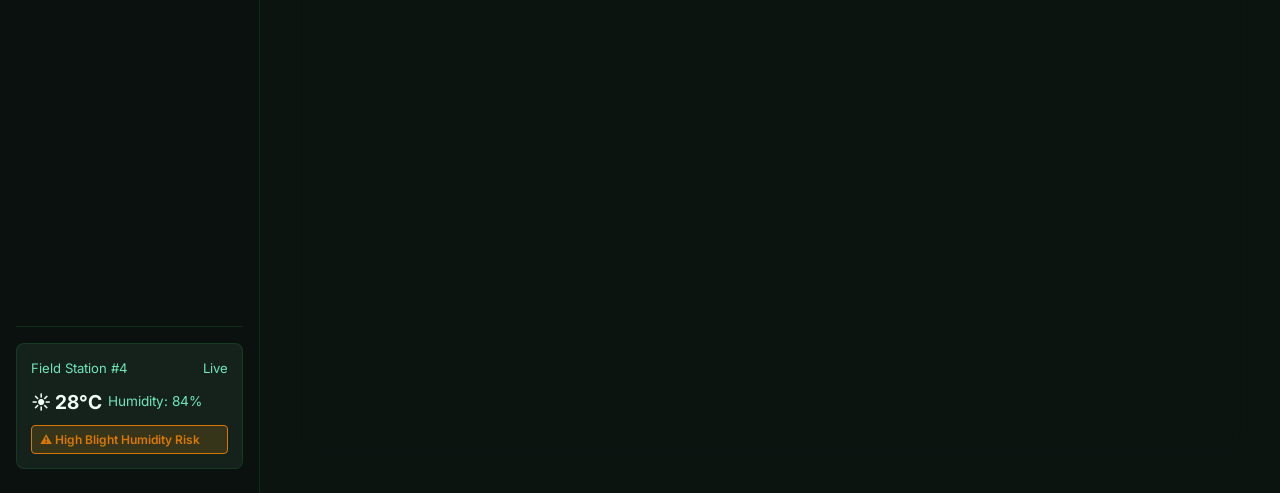
==== commit 17385fcc: "feat(ui): add mobile bottom navigation, camera capture, and single-column responsive layout" ====
--- a/index.html
+++ b/index.html
@@ -126,7 +126,14 @@
         </h1>
         <p class="page-subtitle">Real-time multispectral foliage scan and plant pathology analysis (Offline Engine).</p>
       </div>
-      <div>
+      <div style="display: flex; gap: 10px; flex-wrap: wrap;">
+        <button class="btn btn-outline" id="cameraBtn" title="Direct Camera Capture (कैमरा)">
+          <svg width="18" height="18" viewBox="0 0 24 24" fill="none" stroke="currentColor" stroke-width="2">
+            <path d="M23 19a2 2 0 0 1-2 2H3a2 2 0 0 1-2-2V8a2 2 0 0 1 2-2h4l2-3h6l2 3h4a2 2 0 0 1 2 2z"></path>
+            <circle cx="12" cy="13" r="4"></circle>
+          </svg>
+          Capture Leaf
+        </button>
         <button class="btn btn-primary" id="triggerScanBtn">
           <svg width="18" height="18" viewBox="0 0 24 24" fill="none" stroke="currentColor" stroke-width="2">
             <polygon points="13 2 3 14 12 14 11 22 21 10 12 10 13 2"></polygon>
@@ -333,7 +340,7 @@
               <span style="font-size: 0.74rem; color: var(--text-muted); font-family: var(--font-mono);">Softmax Top-3 Distribution</span>
             </div>
             
-            <div style="display: grid; grid-template-columns: 1fr 1fr 1fr; gap: 10px; margin-bottom: 10px;" id="diffProbBars">
+            <div class="diff-bars-grid" id="diffProbBars">
               <div class="diff-card">
                 <div class="diff-header">
                   <span class="diff-name" id="diffName1">P. infestans (Late Blight)</span>
@@ -576,7 +583,7 @@
     </div>
 
     <!-- Treatment Action Checklist & Spray Calculator Section -->
-    <div style="display: grid; grid-template-columns: 1fr 1fr; gap: 24px; margin-top: 28px;" id="careChecklist">
+    <div class="two-col-grid" id="careChecklist">
       
       <!-- Interactive Checklist -->
       <div class="glass-card">
@@ -667,84 +674,86 @@
         <input type="text" id="searchDatabase" placeholder="Search by crop, disease, or pathogen..." style="background: var(--bg-surface); border: 1px solid var(--border-subtle); padding: 6px 12px; border-radius: 6px; color: #fff; font-size: 0.85rem; width: 260px;">
       </div>
 
-      <table style="width: 100%; border-collapse: collapse; margin-top: 12px; font-size: 0.9rem;">
-        <thead>
-          <tr style="border-bottom: 1px solid var(--border-subtle); text-align: left; color: var(--text-muted); font-size: 0.8rem; text-transform: uppercase;">
-            <th style="padding: 10px;">Crop</th>
-            <th style="padding: 10px;">Disease Name</th>
-            <th style="padding: 10px;">Pathogen / Cause</th>
-            <th style="padding: 10px;">Key Symptoms</th>
-            <th style="padding: 10px;">Organic Solution</th>
-            <th style="padding: 10px;">Chemical Solution</th>
-          </tr>
-        </thead>
-        <tbody id="directoryTableBody">
-          <tr style="border-bottom: 1px solid rgba(255,255,255,0.05); background: rgba(16,185,129,0.05);">
-            <td style="padding: 12px; font-weight: 600; color: #fff;">🍅 Tomato</td>
-            <td style="padding: 12px; font-weight: 700; color: var(--rose-danger);">Tomato Late Blight</td>
-            <td style="padding: 12px; font-style: italic;">Phytophthora infestans</td>
-            <td style="padding: 12px;">Water-soaked dark lesions, pale halo</td>
-            <td style="padding: 12px; color: var(--emerald-light);">Bordeaux mix (1%) / Trichoderma</td>
-            <td style="padding: 12px; color: var(--cyan-info);">Metalaxyl + Mancozeb WP</td>
-          </tr>
-          <tr style="border-bottom: 1px solid rgba(255,255,255,0.05);">
-            <td style="padding: 12px; font-weight: 600; color: #fff;">🍅 Tomato</td>
-            <td style="padding: 12px; font-weight: 700; color: var(--amber-warning);">Tomato Early Blight</td>
-            <td style="padding: 12px; font-style: italic;">Alternaria solani</td>
-            <td style="padding: 12px;">Target concentric ring spots, chlorosis</td>
-            <td style="padding: 12px; color: var(--emerald-light);">Copper soap / Compost tea</td>
-            <td style="padding: 12px; color: var(--cyan-info);">Azoxystrobin 23% SC</td>
-          </tr>
-          <tr style="border-bottom: 1px solid rgba(255,255,255,0.05);">
-            <td style="padding: 12px; font-weight: 600; color: #fff;">🍅 Tomato</td>
-            <td style="padding: 12px; font-weight: 700; color: var(--amber-warning);">Tomato Bacterial Spot</td>
-            <td style="padding: 12px; font-style: italic;">Xanthomonas perforans</td>
-            <td style="padding: 12px;">Small circular water-soaked lesions</td>
-            <td style="padding: 12px; color: var(--emerald-light);">Copper + Bacillus subtilis</td>
-            <td style="padding: 12px; color: var(--cyan-info);">Streptocycline + Copper Oxychloride</td>
-          </tr>
-          <tr style="border-bottom: 1px solid rgba(255,255,255,0.05);">
-            <td style="padding: 12px; font-weight: 600; color: #fff;">🍅 Tomato</td>
-            <td style="padding: 12px; font-weight: 700; color: var(--amber-warning);">Tomato Yellow Leaf Curl (TYLCV)</td>
-            <td style="padding: 12px; font-style: italic;">Begomovirus (Whitefly vector)</td>
-            <td style="padding: 12px;">Upward leaf curling, stunted canopy</td>
-            <td style="padding: 12px; color: var(--emerald-light);">Yellow sticky traps + Neem oil</td>
-            <td style="padding: 12px; color: var(--cyan-info);">Imidacloprid 17.8% SL</td>
-          </tr>
-          <tr style="border-bottom: 1px solid rgba(255,255,255,0.05);">
-            <td style="padding: 12px; font-weight: 600; color: #fff;">🍅 Tomato</td>
-            <td style="padding: 12px; font-weight: 700; color: var(--emerald-light);">Healthy Tomato Foliage</td>
-            <td style="padding: 12px; font-style: italic;">None (Optimal canopy)</td>
-            <td style="padding: 12px;">Vibrant green foliage, zero spots</td>
-            <td style="padding: 12px; color: var(--emerald-light);">Seaweed kelp extract</td>
-            <td style="padding: 12px; color: var(--text-muted);">None needed</td>
-          </tr>
-          <tr style="border-bottom: 1px solid rgba(255,255,255,0.05);">
-            <td style="padding: 12px; font-weight: 600; color: #fff;">🥔 Potato</td>
-            <td style="padding: 12px; font-weight: 700; color: var(--amber-warning);">Potato Early Blight</td>
-            <td style="padding: 12px; font-style: italic;">Alternaria solani</td>
-            <td style="padding: 12px;">Brown-black concentric rings, yellow halos</td>
-            <td style="padding: 12px; color: var(--emerald-light);">Copper soap liquid spray</td>
-            <td style="padding: 12px; color: var(--cyan-info);">Difenoconazole / Mancozeb</td>
-          </tr>
-          <tr style="border-bottom: 1px solid rgba(255,255,255,0.05);">
-            <td style="padding: 12px; font-weight: 600; color: #fff;">🥔 Potato</td>
-            <td style="padding: 12px; font-weight: 700; color: var(--rose-danger);">Potato Late Blight</td>
-            <td style="padding: 12px; font-style: italic;">Phytophthora infestans</td>
-            <td style="padding: 12px;">Dark purplish-brown lesions, stem rot</td>
-            <td style="padding: 12px; color: var(--emerald-light);">Bordeaux mixture (1%)</td>
-            <td style="padding: 12px; color: var(--cyan-info);">Metalaxyl 8% + Mancozeb 64%</td>
-          </tr>
-          <tr style="border-bottom: 1px solid rgba(255,255,255,0.05);">
-            <td style="padding: 12px; font-weight: 600; color: #fff;">🥔 Potato</td>
-            <td style="padding: 12px; font-weight: 700; color: var(--emerald-light);">Healthy Potato Foliage</td>
-            <td style="padding: 12px; font-style: italic;">None (Optimal tuber bulking)</td>
-            <td style="padding: 12px;">Dark green healthy canopy, intact leaves</td>
-            <td style="padding: 12px; color: var(--emerald-light);">Straw mulch + Compost tea</td>
-            <td style="padding: 12px; color: var(--text-muted);">None needed</td>
-          </tr>
-        </tbody>
-      </table>
+      <div class="table-responsive">
+        <table style="width: 100%; min-width: 680px; border-collapse: collapse; margin-top: 12px; font-size: 0.9rem;">
+          <thead>
+            <tr style="border-bottom: 1px solid var(--border-subtle); text-align: left; color: var(--text-muted); font-size: 0.8rem; text-transform: uppercase;">
+              <th style="padding: 10px;">Crop</th>
+              <th style="padding: 10px;">Disease Name</th>
+              <th style="padding: 10px;">Pathogen / Cause</th>
+              <th style="padding: 10px;">Key Symptoms</th>
+              <th style="padding: 10px;">Organic Solution</th>
+              <th style="padding: 10px;">Chemical Solution</th>
+            </tr>
+          </thead>
+          <tbody id="directoryTableBody">
+            <tr class="directory-row" data-preset="tomato_late_blight" style="border-bottom: 1px solid rgba(255,255,255,0.05); background: rgba(16,185,129,0.05); cursor: pointer;" title="Click to test this disease in scanner">
+              <td style="padding: 12px; font-weight: 600; color: #fff;">🍅 Tomato</td>
+              <td style="padding: 12px; font-weight: 700; color: var(--rose-danger);">Tomato Late Blight</td>
+              <td style="padding: 12px; font-style: italic;">Phytophthora infestans</td>
+              <td style="padding: 12px;">Water-soaked dark lesions, pale halo</td>
+              <td style="padding: 12px; color: var(--emerald-light);">Bordeaux mix (1%) / Trichoderma</td>
+              <td style="padding: 12px; color: var(--cyan-info);">Metalaxyl + Mancozeb WP</td>
+            </tr>
+            <tr class="directory-row" data-preset="tomato_early_blight" style="border-bottom: 1px solid rgba(255,255,255,0.05); cursor: pointer;" title="Click to test this disease in scanner">
+              <td style="padding: 12px; font-weight: 600; color: #fff;">🍅 Tomato</td>
+              <td style="padding: 12px; font-weight: 700; color: var(--amber-warning);">Tomato Early Blight</td>
+              <td style="padding: 12px; font-style: italic;">Alternaria solani</td>
+              <td style="padding: 12px;">Target concentric ring spots, chlorosis</td>
+              <td style="padding: 12px; color: var(--emerald-light);">Copper soap / Compost tea</td>
+              <td style="padding: 12px; color: var(--cyan-info);">Azoxystrobin 23% SC</td>
+            </tr>
+            <tr class="directory-row" data-preset="tomato_bacterial_spot" style="border-bottom: 1px solid rgba(255,255,255,0.05); cursor: pointer;" title="Click to test this disease in scanner">
+              <td style="padding: 12px; font-weight: 600; color: #fff;">🍅 Tomato</td>
+              <td style="padding: 12px; font-weight: 700; color: var(--amber-warning);">Tomato Bacterial Spot</td>
+              <td style="padding: 12px; font-style: italic;">Xanthomonas perforans</td>
+              <td style="padding: 12px;">Small circular water-soaked lesions</td>
+              <td style="padding: 12px; color: var(--emerald-light);">Copper + Bacillus subtilis</td>
+              <td style="padding: 12px; color: var(--cyan-info);">Streptocycline + Copper Oxychloride</td>
+            </tr>
+            <tr class="directory-row" data-preset="tomato_yellow_leaf_curl" style="border-bottom: 1px solid rgba(255,255,255,0.05); cursor: pointer;" title="Click to test this disease in scanner">
+              <td style="padding: 12px; font-weight: 600; color: #fff;">🍅 Tomato</td>
+              <td style="padding: 12px; font-weight: 700; color: var(--amber-warning);">Tomato Yellow Leaf Curl (TYLCV)</td>
+              <td style="padding: 12px; font-style: italic;">Begomovirus (Whitefly vector)</td>
+              <td style="padding: 12px;">Upward leaf curling, stunted canopy</td>
+              <td style="padding: 12px; color: var(--emerald-light);">Yellow sticky traps + Neem oil</td>
+              <td style="padding: 12px; color: var(--cyan-info);">Imidacloprid 17.8% SL</td>
+            </tr>
+            <tr class="directory-row" data-preset="healthy_tomato" style="border-bottom: 1px solid rgba(255,255,255,0.05); cursor: pointer;" title="Click to test this disease in scanner">
+              <td style="padding: 12px; font-weight: 600; color: #fff;">🍅 Tomato</td>
+              <td style="padding: 12px; font-weight: 700; color: var(--emerald-light);">Healthy Tomato Foliage</td>
+              <td style="padding: 12px; font-style: italic;">None (Optimal canopy)</td>
+              <td style="padding: 12px;">Vibrant green foliage, zero spots</td>
+              <td style="padding: 12px; color: var(--emerald-light);">Seaweed kelp extract</td>
+              <td style="padding: 12px; color: var(--text-muted);">None needed</td>
+            </tr>
+            <tr class="directory-row" data-preset="potato_early_blight" style="border-bottom: 1px solid rgba(255,255,255,0.05); cursor: pointer;" title="Click to test this disease in scanner">
+              <td style="padding: 12px; font-weight: 600; color: #fff;">🥔 Potato</td>
+              <td style="padding: 12px; font-weight: 700; color: var(--amber-warning);">Potato Early Blight</td>
+              <td style="padding: 12px; font-style: italic;">Alternaria solani</td>
+              <td style="padding: 12px;">Brown-black concentric rings, yellow halos</td>
+              <td style="padding: 12px; color: var(--emerald-light);">Copper soap liquid spray</td>
+              <td style="padding: 12px; color: var(--cyan-info);">Difenoconazole / Mancozeb</td>
+            </tr>
+            <tr class="directory-row" data-preset="potato_late_blight" style="border-bottom: 1px solid rgba(255,255,255,0.05); cursor: pointer;" title="Click to test this disease in scanner">
+              <td style="padding: 12px; font-weight: 600; color: #fff;">🥔 Potato</td>
+              <td style="padding: 12px; font-weight: 700; color: var(--rose-danger);">Potato Late Blight</td>
+              <td style="padding: 12px; font-style: italic;">Phytophthora infestans</td>
+              <td style="padding: 12px;">Dark purplish-brown lesions, stem rot</td>
+              <td style="padding: 12px; color: var(--emerald-light);">Bordeaux mixture (1%)</td>
+              <td style="padding: 12px; color: var(--cyan-info);">Metalaxyl 8% + Mancozeb 64%</td>
+            </tr>
+            <tr class="directory-row" data-preset="potato_healthy" style="border-bottom: 1px solid rgba(255,255,255,0.05); cursor: pointer;" title="Click to test this disease in scanner">
+              <td style="padding: 12px; font-weight: 600; color: #fff;">🥔 Potato</td>
+              <td style="padding: 12px; font-weight: 700; color: var(--emerald-light);">Healthy Potato Foliage</td>
+              <td style="padding: 12px; font-style: italic;">None (Optimal tuber bulking)</td>
+              <td style="padding: 12px;">Dark green healthy canopy, intact leaves</td>
+              <td style="padding: 12px; color: var(--emerald-light);">Straw mulch + Compost tea</td>
+              <td style="padding: 12px; color: var(--text-muted);">None needed</td>
+            </tr>
+          </tbody>
+        </table>
+      </div>
     </div>
 
   </main>
--- a/styles.css
+++ b/styles.css
@@ -421,11 +421,25 @@
   gap: 24px;
 }
 
+.two-col-grid {
+  display: grid;
+  grid-template-columns: 1fr 1fr;
+  gap: 24px;
+  margin-top: 28px;
+}
+
+.table-responsive {
+  width: 100%;
+  overflow-x: auto;
+  -webkit-overflow-scrolling: touch;
+}
+
 @media (max-width: 1100px) {
   .dashboard-grid {
     grid-template-columns: 1fr;
   }
 }
+
 
 /* Scanner Card */
 .glass-card {
@@ -962,6 +976,13 @@
 }
 
 /* Differential Diagnosis Probability Bars */
+.diff-bars-grid {
+  display: grid;
+  grid-template-columns: 1fr 1fr 1fr;
+  gap: 10px;
+  margin-bottom: 10px;
+}
+
 .diff-card {
   background: rgba(0, 0, 0, 0.35);
   border: 1px solid var(--border-subtle);
@@ -1040,6 +1061,180 @@
   border-radius: 6px;
   font-size: 0.78rem;
   font-weight: 700;
+}
+
+/* Mobile-First Responsive Breakpoints (< 768px & < 480px) */
+@media (max-width: 768px) {
+  .app-container {
+    grid-template-columns: 1fr;
+    grid-template-rows: auto 1fr;
+    grid-template-areas:
+      "header"
+      "main";
+  }
+
+  .app-header {
+    padding: 10px 14px;
+    height: auto;
+    flex-wrap: wrap;
+    gap: 10px;
+  }
+
+  .header-controls {
+    width: 100%;
+    justify-content: space-between;
+    gap: 8px;
+    flex-wrap: wrap;
+  }
+
+  .field-selector {
+    flex: 1 1 100%;
+    order: 3;
+    font-size: 0.8rem;
+  }
+
+  .quick-stats {
+    display: none;
+  }
+
+  /* Bottom Navigation Bar for Mobile Viewports */
+  .app-sidebar {
+    position: fixed;
+    bottom: 0;
+    left: 0;
+    right: 0;
+    width: 100%;
+    height: 60px;
+    background: rgba(12, 20, 16, 0.96);
+    backdrop-filter: blur(16px);
+    -webkit-backdrop-filter: blur(16px);
+    border-top: 1px solid var(--border-subtle);
+    border-right: none;
+    padding: 2px 6px;
+    z-index: 1000;
+    display: flex;
+    flex-direction: row;
+    align-items: center;
+    justify-content: space-around;
+    gap: 0;
+  }
+
+  .app-sidebar nav {
+    display: flex;
+    flex-direction: row;
+    width: 100%;
+    justify-content: space-around;
+    align-items: center;
+  }
+
+  .app-sidebar .sidebar-footer {
+    display: none;
+  }
+
+  .nav-item {
+    flex-direction: column;
+    gap: 2px;
+    padding: 6px 4px;
+    font-size: 0.68rem;
+    font-weight: 600;
+    border-radius: var(--radius-sm);
+    text-align: center;
+    border: none;
+    background: transparent;
+    flex: 1;
+    justify-content: center;
+  }
+
+  .nav-item svg {
+    width: 18px;
+    height: 18px;
+  }
+
+  .nav-item.active {
+    background: rgba(16, 185, 129, 0.15);
+    color: var(--emerald-light);
+    border: none;
+    box-shadow: none;
+  }
+
+  .main-content {
+    padding: 14px 12px 76px 12px;
+  }
+
+  .page-header {
+    flex-direction: column;
+    align-items: flex-start;
+    gap: 12px;
+  }
+
+  .page-title {
+    font-size: 1.25rem;
+  }
+
+  .dashboard-grid {
+    grid-template-columns: 1fr;
+    gap: 16px;
+  }
+
+  .two-col-grid {
+    grid-template-columns: 1fr;
+    gap: 16px;
+    margin-top: 16px;
+  }
+
+  .diff-bars-grid {
+    grid-template-columns: 1fr;
+    gap: 8px;
+  }
+
+  .timeline-steps {
+    grid-template-columns: 1fr 1fr;
+    gap: 8px;
+  }
+
+  .calculator-grid {
+    grid-template-columns: 1fr;
+    gap: 14px;
+  }
+
+  .hardware-telemetry-bar {
+    flex-direction: column;
+    align-items: flex-start;
+    gap: 6px;
+    padding: 10px 12px;
+  }
+
+  .hero-metric-pill {
+    padding: 8px 12px;
+  }
+
+  .diagnosis-hero {
+    padding: 16px;
+  }
+}
+
+@media (max-width: 480px) {
+  .timeline-steps {
+    grid-template-columns: 1fr;
+  }
+
+  .preset-chips {
+    gap: 6px;
+  }
+
+  .chip {
+    padding: 5px 9px;
+    font-size: 0.74rem;
+  }
+
+  .brand-text {
+    font-size: 1.15rem;
+  }
+
+  .brand-logo {
+    width: 36px;
+    height: 36px;
+  }
 }
 
 /* Print Styles - Professional Agronomic Diagnostic Certificate */
